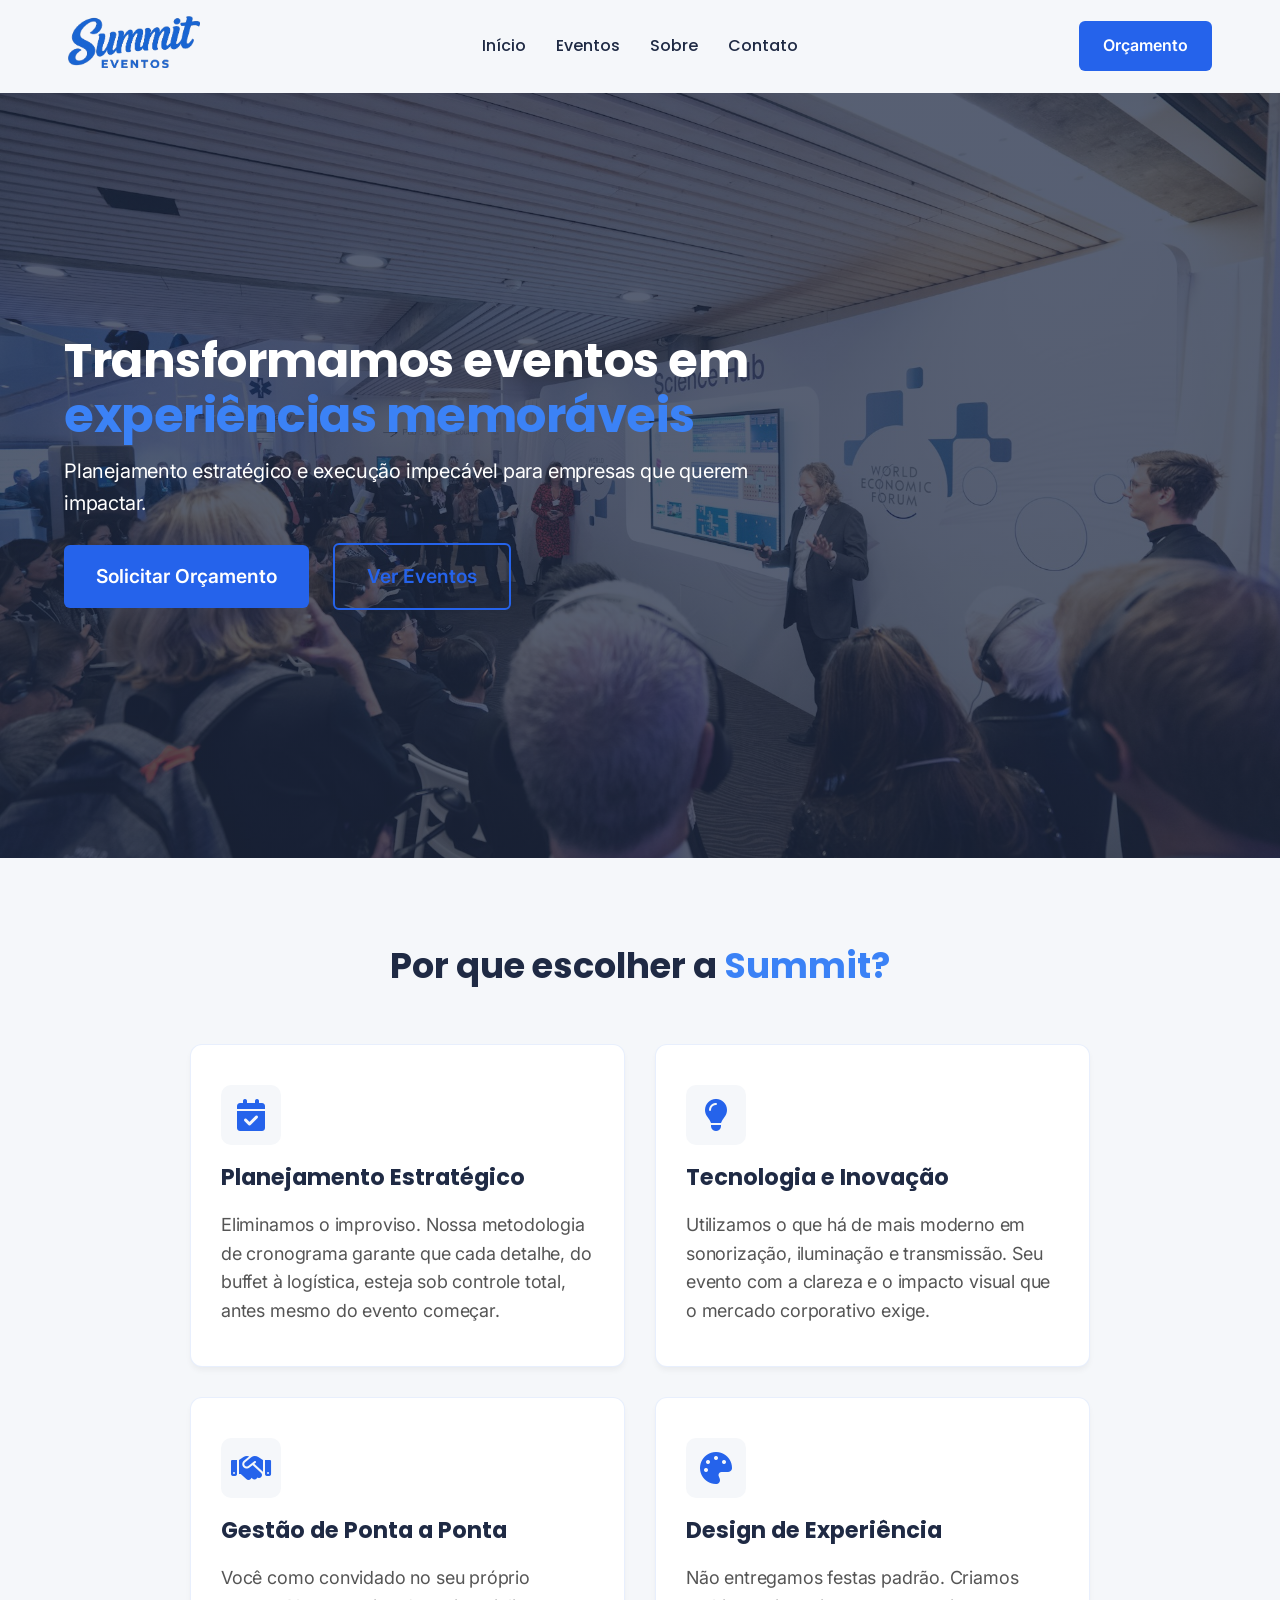
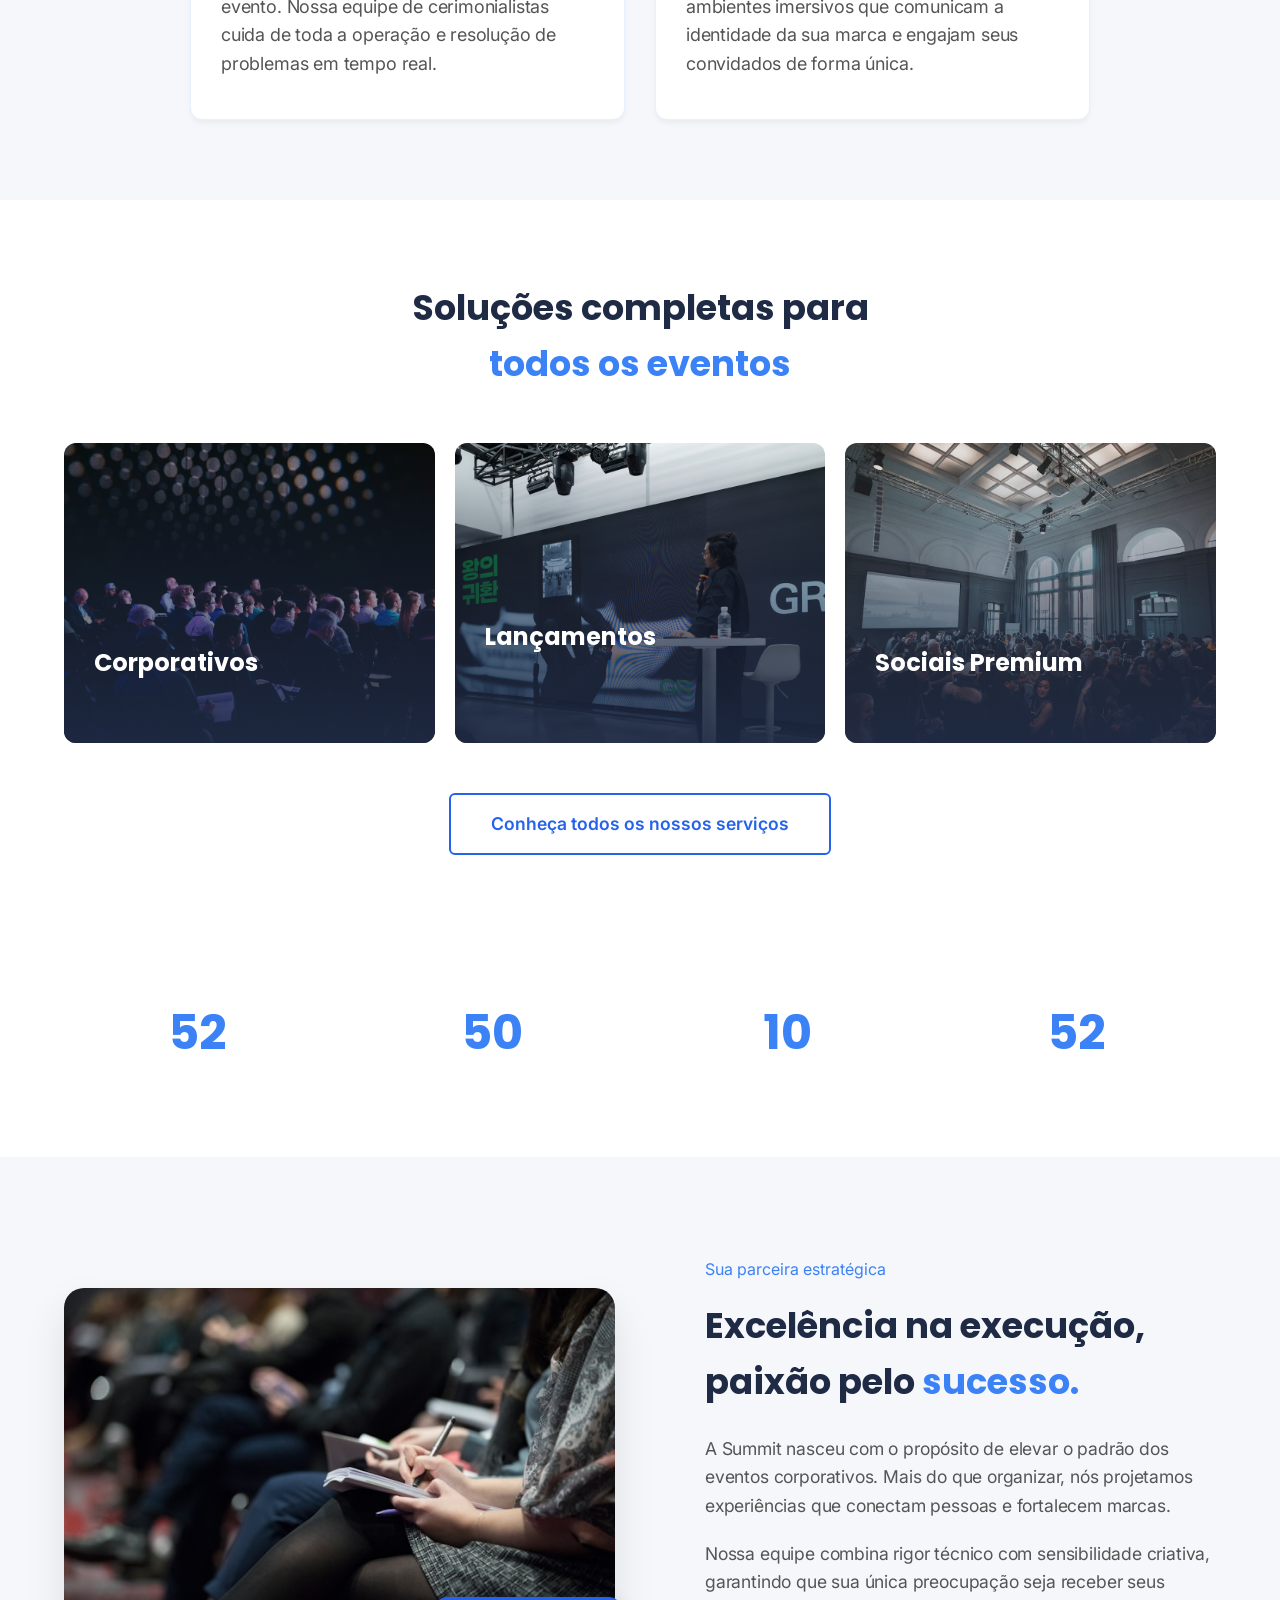
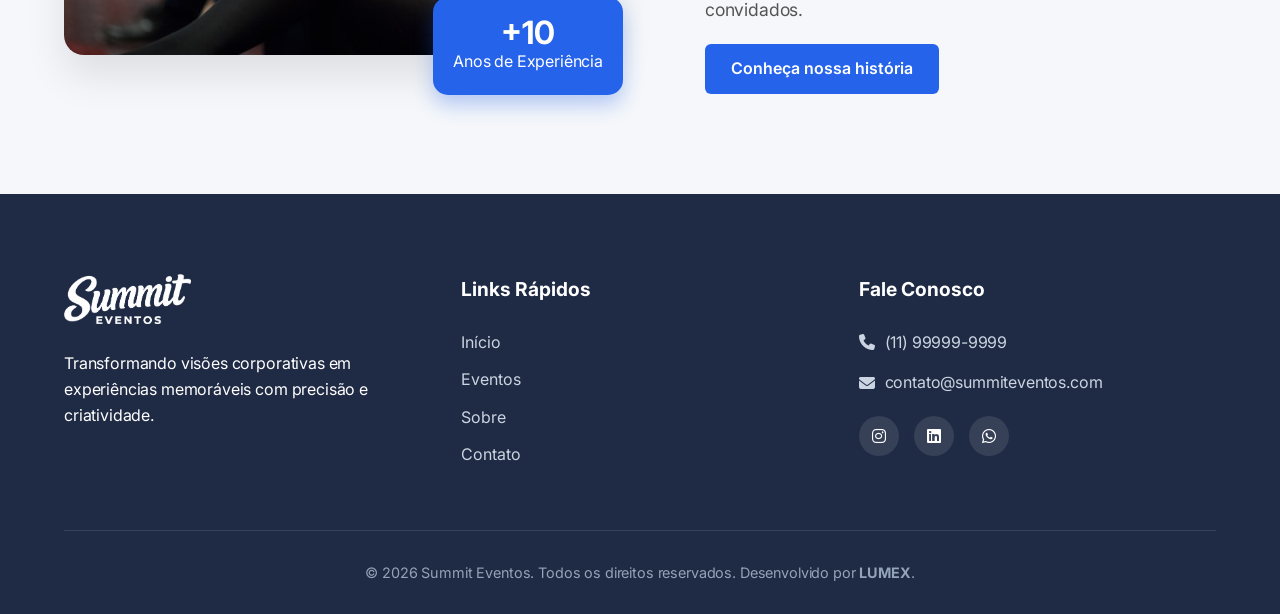
==== index.html @ 96641eda "correcao de boa pratica" ====
<!doctype html>
<html lang="pt-BR">
  <head>
    <meta charset="UTF-8" />
    <meta name="viewport" content="width=device-width, initial-scale=1.0" />
    <link rel="icon" type="image/x-icon" href="favicon.ico" />
    <link
      rel="apple-touch-icon"
      sizes="180x180"
      href="assets/images/apple-touch-icon.png"
    />

    <meta
      name="description"
      content="Summit Eventos - Transformamos sua visão corporativa em experiências memoráveis. Congressos, convenções e lançamentos com logística impecável."
    />
    <meta
      name="keywords"
      content="eventos corporativos, convenções, lançamentos de produtos, gestão de eventos, Summit Eventos"
    />
    <meta name="author" content="LUMEX" />

    <meta
      property="og:title"
      content="Summit Eventos | Experiências Corporativas de Alto Impacto"
    />
    <meta
      property="og:description"
      content="Planejamento e execução de eventos que elevam o padrão da sua marca."
    />
    <meta property="og:image" content="assets/images/og-image.jpg" />
    <meta property="og:url" content="https://www.summiteventos.com" />
    <link rel="apple-touch-icon" sizes="180x180" href="/apple-touch-icon.png" />
    <link rel="icon" type="image/png" sizes="32x32" href="/favicon-32x32.png" />
    <link rel="manifest" href="/site.webmanifest" />
    <link rel="preconnect" href="https://fonts.googleapis.com" />
    <link
      href="https://fonts.googleapis.com/css2?family=Inter:wght@400;500&family=Poppins:wght@500;600;700&display=swap"
      rel="stylesheet"
    />
    <link
      rel="stylesheet"
      href="https://cdnjs.cloudflare.com/ajax/libs/font-awesome/6.5.2/css/all.min.css"
    />
    <link rel="stylesheet" href="css/style.css" />
    <title>Summit Eventos</title>
  </head>

  <body>
    <header>
      <div class="container">
        <a href="index.html" class="logo"
          ><img src="assets/images/logo.png" alt="Summit Eventos"
        /></a>
        <nav class="nav">
          <ul class="nav-list" type="none">
            <li><a href="index.html">Início</a></li>
            <li><a href="servicos.html">Eventos</a></li>
            <li><a href="sobre.html">Sobre</a></li>
            <li><a href="contato.html">Contato</a></li>
          </ul>
        </nav>

        <a href="contato.html" class="btn btn-primary">Orçamento</a>
        <div class="menu-bar" aria-label="Abrir menu" onclick="menuOnClick()">
          <i class="fa-solid fa-bars"></i>
        </div>
      </div>
    </header>

    <main>
      <section class="hero">
        <div class="container hero-content">
          <div class="hero-text">
            <h1>
              Transformamos eventos em
              <span class="highlight">experiências memoráveis</span>
            </h1>
            <p>
              Planejamento estratégico e execução impecável para empresas que
              querem impactar.
            </p>

            <div class="hero-buttons">
              <a href="#" class="btn btn-primary">Solicitar Orçamento</a>
              <a href="servicos.html" class="btn btn-outline">Ver Eventos</a>
            </div>
          </div>
        </div>
      </section>
      <section class="beneficios">
        <div class="container content-beneficios">
          <h2>Por que escolher a <span class="highlight">Summit?</span></h2>
          <div class="container-cards">
            <div class="card-beneficios">
              <h3 class="title-card-beneficios">
                <span class="icon-wrapper"
                  ><i class="fa-solid fa-calendar-check"></i
                ></span>
                Planejamento Estratégico
              </h3>
              <p>
                Eliminamos o improviso. Nossa metodologia de cronograma garante
                que cada detalhe, do buffet à logística, esteja sob controle
                total, antes mesmo do evento começar.
              </p>
            </div>
            <div class="card-beneficios">
              <h3 class="title-card-beneficios">
                <span class="icon-wrapper"
                  ><i class="fa-solid fa-lightbulb"></i
                ></span>
                Tecnologia e Inovação
              </h3>
              <p>
                Utilizamos o que há de mais moderno em sonorização, iluminação e
                transmissão. Seu evento com a clareza e o impacto visual que o
                mercado corporativo exige.
              </p>
            </div>
            <div class="card-beneficios">
              <h3 class="title-card-beneficios">
                <span class="icon-wrapper"
                  ><i class="fa-solid fa-handshake"></i
                ></span>
                Gestão de Ponta a Ponta
              </h3>
              <p>
                Você como convidado no seu próprio evento. Nossa equipe de
                cerimonialistas cuida de toda a operação e resolução de
                problemas em tempo real.
              </p>
            </div>
            <div class="card-beneficios">
              <h3 class="title-card-beneficios">
                <span class="icon-wrapper"
                  ><i class="fa-solid fa-palette"></i
                ></span>
                Design de Experiência
              </h3>
              <p>
                Não entregamos festas padrão. Criamos ambientes imersivos que
                comunicam a identidade da sua marca e engajam seus convidados de
                forma única.
              </p>
            </div>
          </div>
        </div>
      </section>
      <section class="especialidades">
        <div class="container">
          <div class="section-header">
            <h2>
              Soluções completas para<br />
              <span class="highlight">todos os eventos</span>
            </h2>
          </div>

          <div class="grid-especialidades">
            <div class="item-especialidade">
              <img
                src="assets/images/corporativo.jpg"
                alt="Eventos Corporativos"
              />
              <div class="overlay-especialidade">
                <h3>Corporativos</h3>
                <p>Congressos, convenções e treinamentos.</p>
              </div>
            </div>

            <div class="item-especialidade">
              <img
                src="assets/images/lancamentos.jpeg"
                alt="Lançamentos de Produtos"
              />
              <div class="overlay-especialidade">
                <h3>Lançamentos</h3>
                <p>Impacto visual para novos produtos e marcas.</p>
              </div>
            </div>

            <div class="item-especialidade">
              <img
                src="assets/images/social.jpg"
                alt="Eventos Sociais de Luxo"
              />
              <div class="overlay-especialidade">
                <h3>Sociais Premium</h3>
                <p>Casamentos e celebrações exclusivas.</p>
              </div>
            </div>
          </div>
          <div class="especialidades-action">
            <a href="servicos.html" class="btn btn-outline"
              >Conheça todos os nossos serviços</a
            >
          </div>
        </div>
      </section>
      <section class="estatisticas">
        <div class="container grid-estatisticas">
          <div class="estatistica-item">
            <span class="numero" data-target="150">0</span>
            <p>Eventos Realizados</p>
          </div>
          <div class="estatistica-item">
            <span class="numero" data-target="50">0</span>
            <p>Clientes Corporativos</p>
          </div>
          <div class="estatistica-item">
            <span class="numero" data-target="10">0</span>
            <p>Anos de Mercado</p>
          </div>
          <div class="estatistica-item">
            <span class="numero" data-target="98">0</span><span>%</span>
            <p>Satisfação Garantida</p>
          </div>
        </div>
      </section>
      <section class="sobre-resumo">
        <div class="container grid-sobre">
          <div class="sobre-image">
            <img
              src="assets/images/equipe-summit.jpg"
              alt="Equipe Summit em ação"
            />
            <div class="experiencia-badge">
              <span>+10</span>
              <p>Anos de Experiência</p>
            </div>
          </div>

          <div class="sobre-text">
            <span class="highlight">Sua parceira estratégica</span>
            <h2>
              Excelência na execução,<br />
              paixão pelo <span class="highlight">sucesso.</span>
            </h2>
            <p>
              A Summit nasceu com o propósito de elevar o padrão dos eventos
              corporativos. Mais do que organizar, nós projetamos experiências
              que conectam pessoas e fortalecem marcas.
            </p>
            <p>
              Nossa equipe combina rigor técnico com sensibilidade criativa,
              garantindo que sua única preocupação seja receber seus convidados.
            </p>
            <a href="sobre.html" class="btn btn-primary"
              >Conheça nossa história</a
            >
          </div>
        </div>
      </section>
    </main>

    <footer class="footer">
      <div class="container grid-footer">
        <div class="footer-about">
          <img
            src="assets/images/logo.png"
            alt="Summit Eventos"
            class="footer-logo"
          />
          <p>
            Transformando visões corporativas em experiências memoráveis com
            precisão e criatividade.
          </p>
        </div>

        <div class="footer-links">
          <h4>Links Rápidos</h4>
          <ul>
            <li><a href="index.html">Início</a></li>
            <li><a href="servicos.html">Eventos</a></li>
            <li><a href="sobre.html">Sobre</a></li>
            <li><a href="contato.html">Contato</a></li>
          </ul>
        </div>

        <div class="footer-contact">
          <h4>Fale Conosco</h4>
          <p><i class="fa-solid fa-phone"></i> (11) 99999-9999</p>
          <p><i class="fa-solid fa-envelope"></i> contato@summiteventos.com</p>
          <div class="social-icons">
            <a
              href="https://www.instagram.com"
              aria-label="Siga-nos no Instagram"
              target="_blank"
              ><i class="fa-brands fa-instagram"></i
            ></a>
            <a
              href="https://www.linkedin.com"
              target="_blank"
              aria-label="Visite nosso LinkedIn"
              ><i class="fa-brands fa-linkedin"></i
            ></a>
            <a
              href="https://www.whatsapp.com"
              target="_blank"
              aria-label="Chame no WhatsApp"
              ><i class="fa-brands fa-whatsapp"></i
            ></a>
          </div>
        </div>
      </div>
      <div class="footer-bottom">
        <div class="container">
          <p>
            &copy; 2026 Summit Eventos. Todos os direitos reservados.
            Desenvolvido por <strong>LUMEX</strong>.
          </p>
        </div>
      </div>
    </footer>

    <script src="js/main.js"></script>
  </body>
</html>
---- css/style.css ----
@import url(global.css);
@import url(header.css);
@import url(footer.css);
@import url(home.css);
@import url(sobre.css);
@import url(servicos.css);
@import url(contato.css);
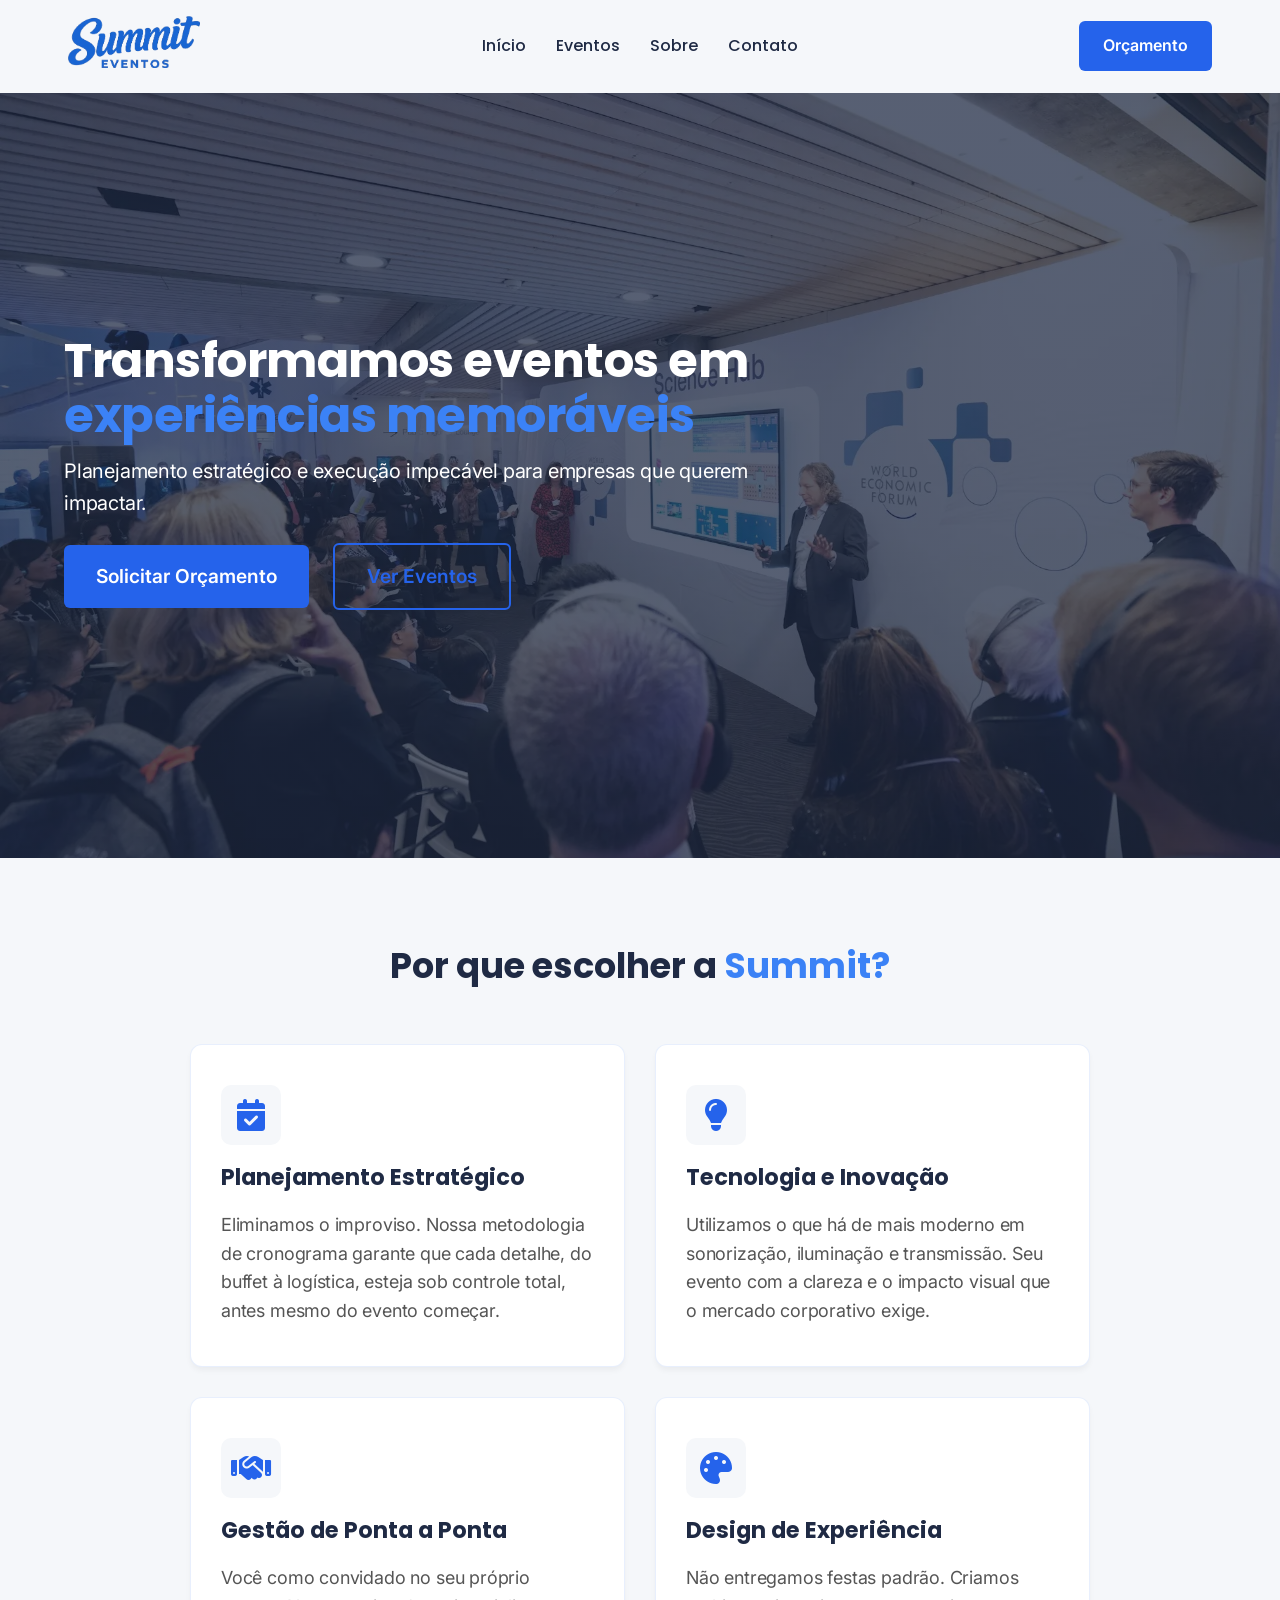
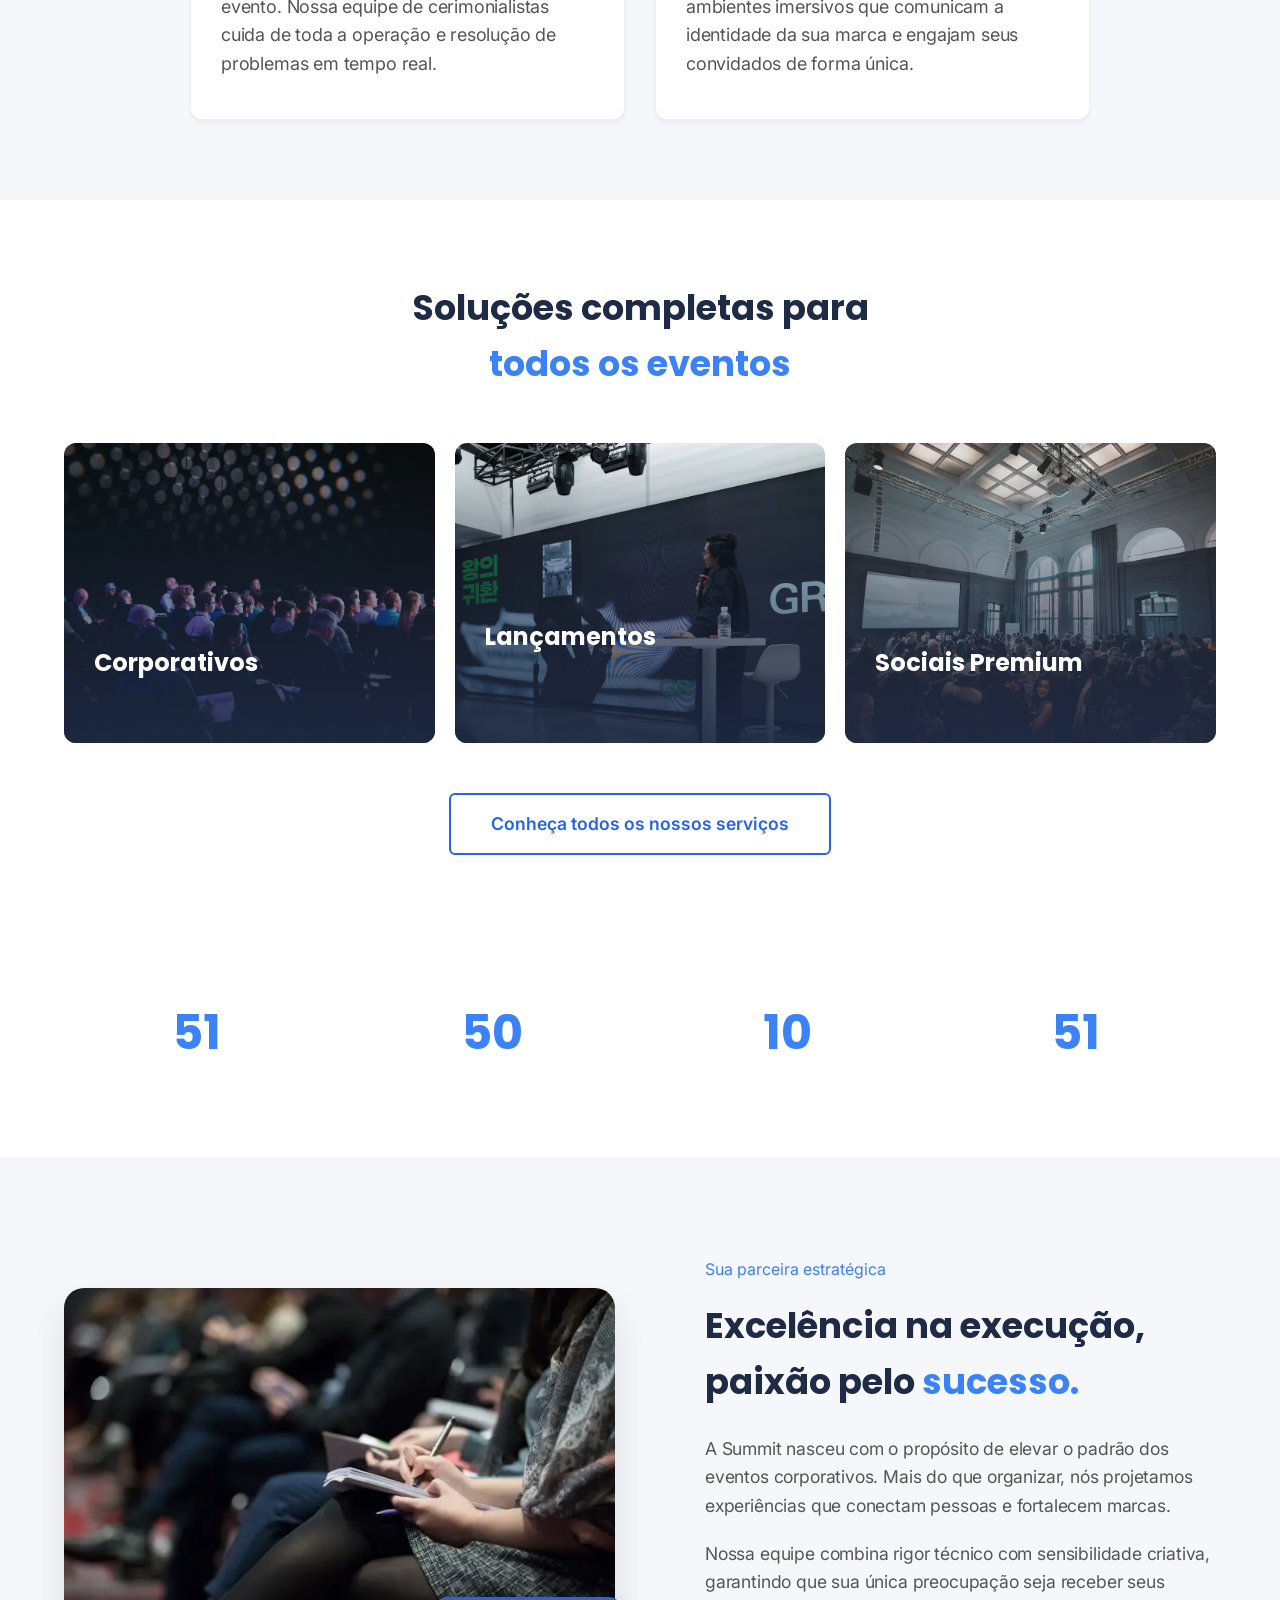
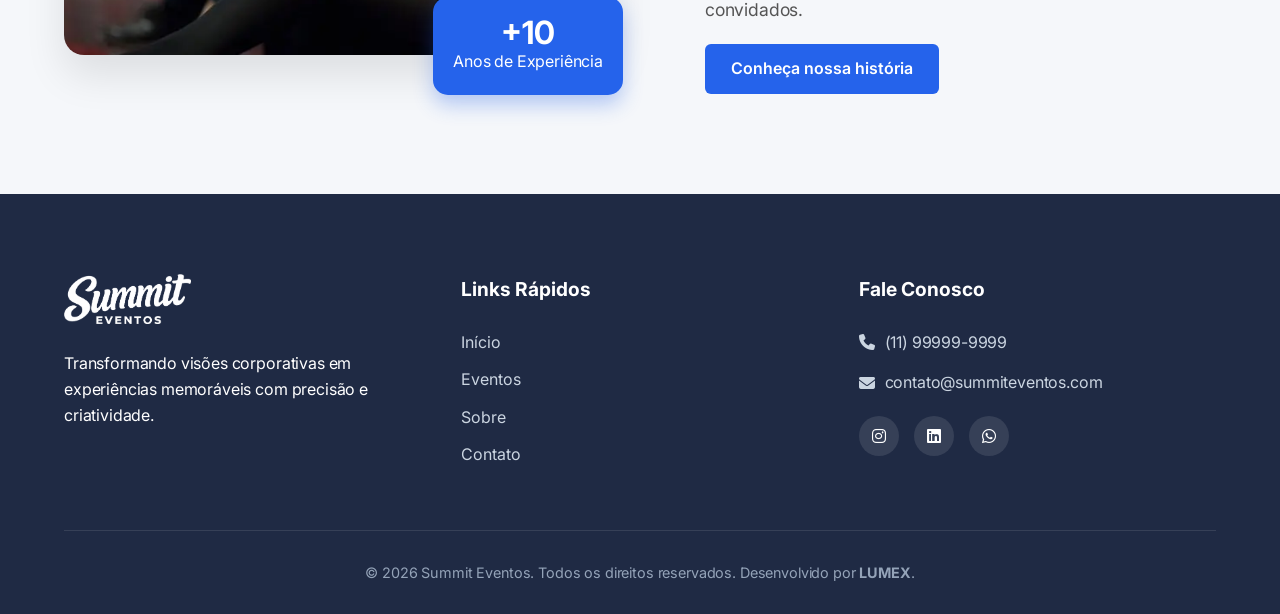
==== commit b58ee12b: "Altera todas as imagens para webp" ====
--- a/index.html
+++ b/index.html
@@ -50,7 +50,7 @@
     <header>
       <div class="container">
         <a href="index.html" class="logo"
-          ><img src="assets/images/logo.png" alt="Summit Eventos"
+          ><img src="assets/images/logo.webp" alt="Summit Eventos"
         /></a>
         <nav class="nav">
           <ul class="nav-list" type="none">
@@ -159,7 +159,7 @@
           <div class="grid-especialidades">
             <div class="item-especialidade">
               <img
-                src="assets/images/corporativo.jpg"
+                src="assets/images/corporativo.webp"
                 alt="Eventos Corporativos"
               />
               <div class="overlay-especialidade">
@@ -170,7 +170,7 @@
 
             <div class="item-especialidade">
               <img
-                src="assets/images/lancamentos.jpeg"
+                src="assets/images/lancamentos.webp"
                 alt="Lançamentos de Produtos"
               />
               <div class="overlay-especialidade">
@@ -181,7 +181,7 @@
 
             <div class="item-especialidade">
               <img
-                src="assets/images/social.jpg"
+                src="assets/images/social.webp"
                 alt="Eventos Sociais de Luxo"
               />
               <div class="overlay-especialidade">
@@ -221,7 +221,7 @@
         <div class="container grid-sobre">
           <div class="sobre-image">
             <img
-              src="assets/images/equipe-summit.jpg"
+              src="assets/images/equipe-summit.webp"
               alt="Equipe Summit em ação"
             />
             <div class="experiencia-badge">
@@ -257,7 +257,7 @@
       <div class="container grid-footer">
         <div class="footer-about">
           <img
-            src="assets/images/logo.png"
+            src="assets/images/logo.webp"
             alt="Summit Eventos"
             class="footer-logo"
           />
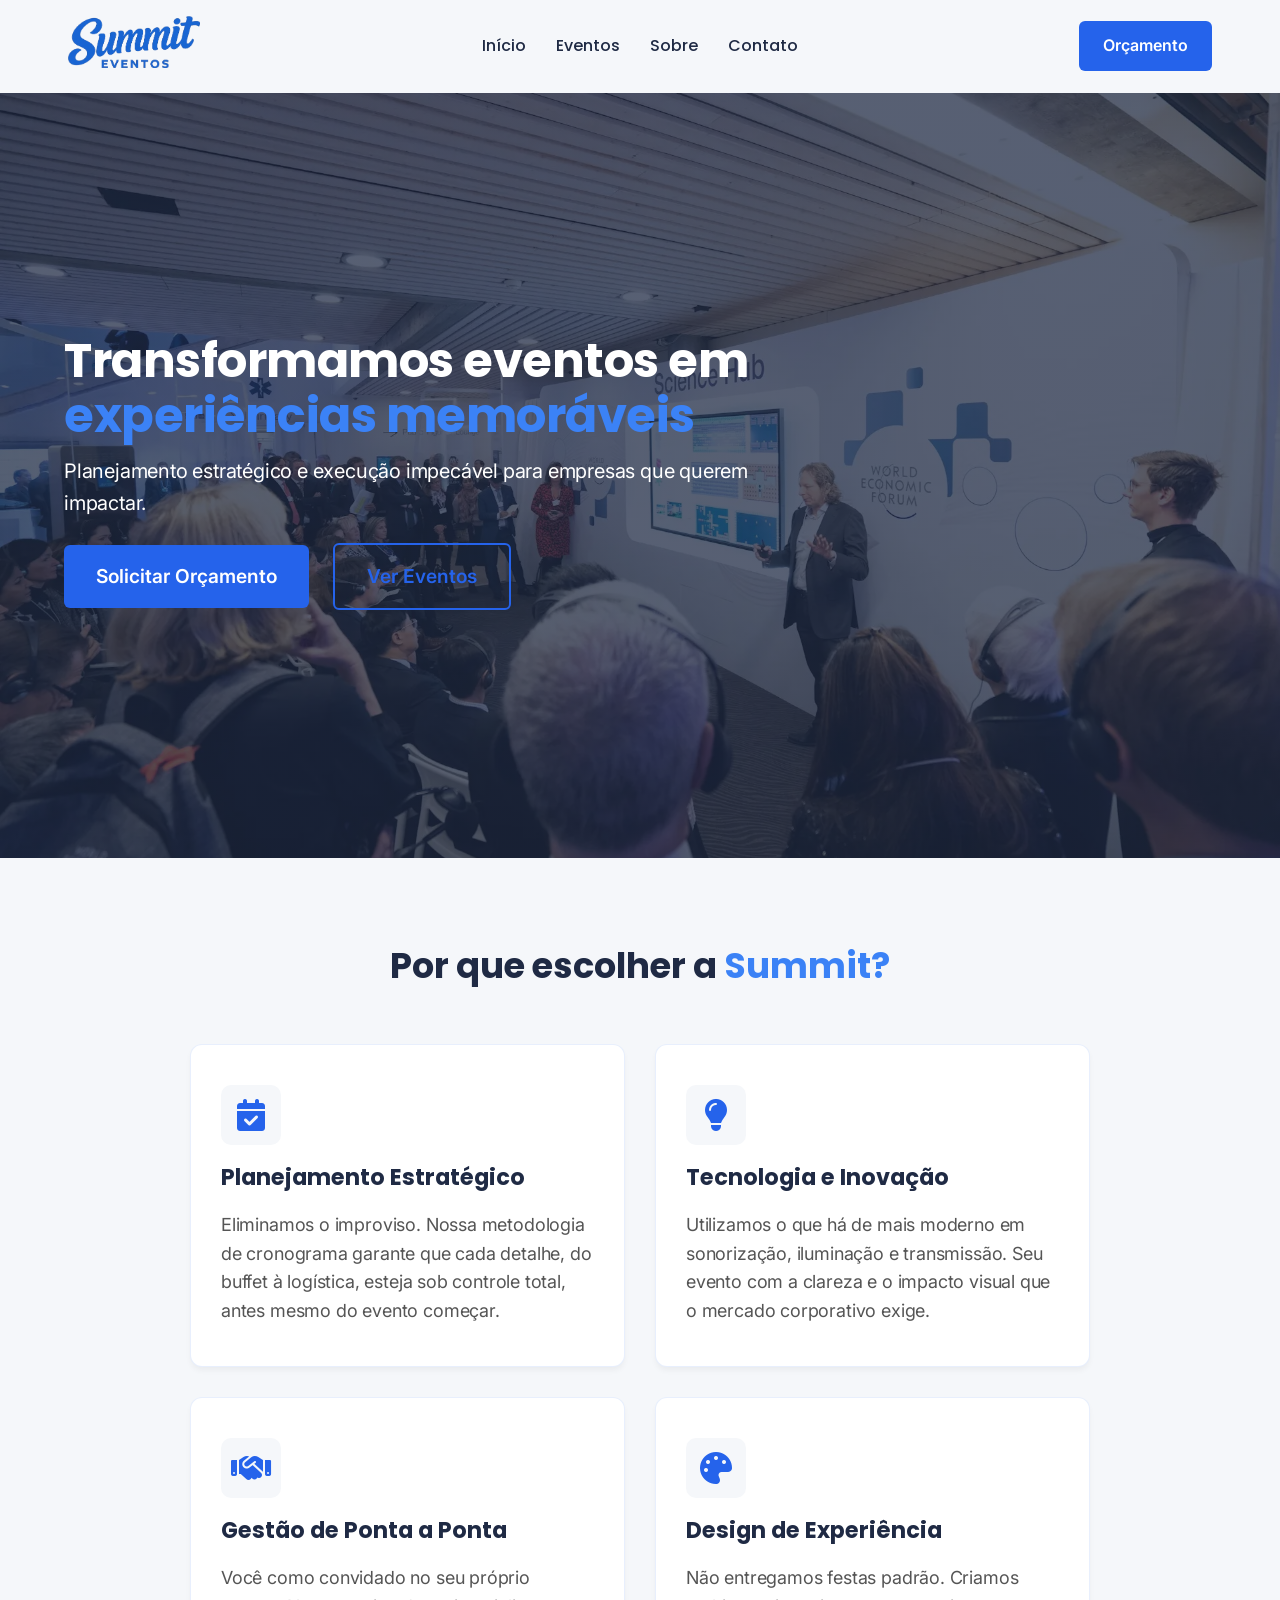
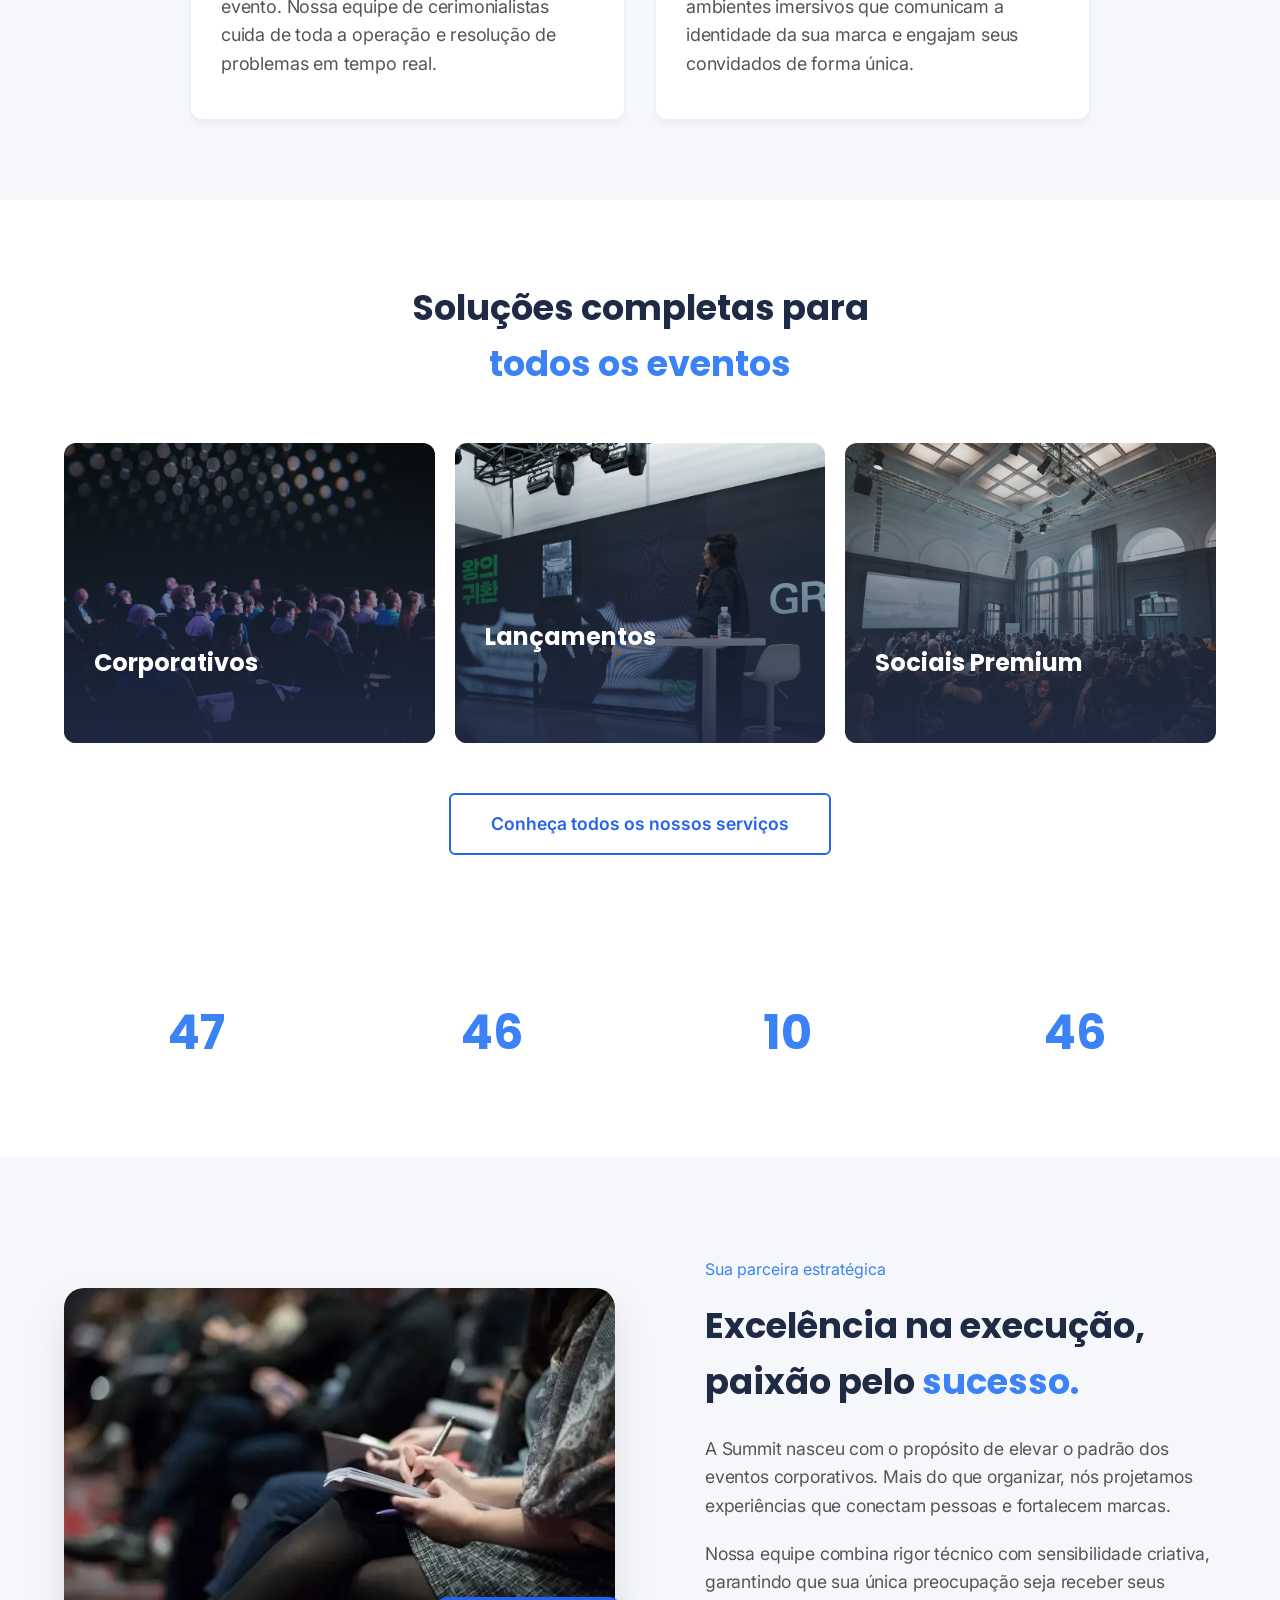
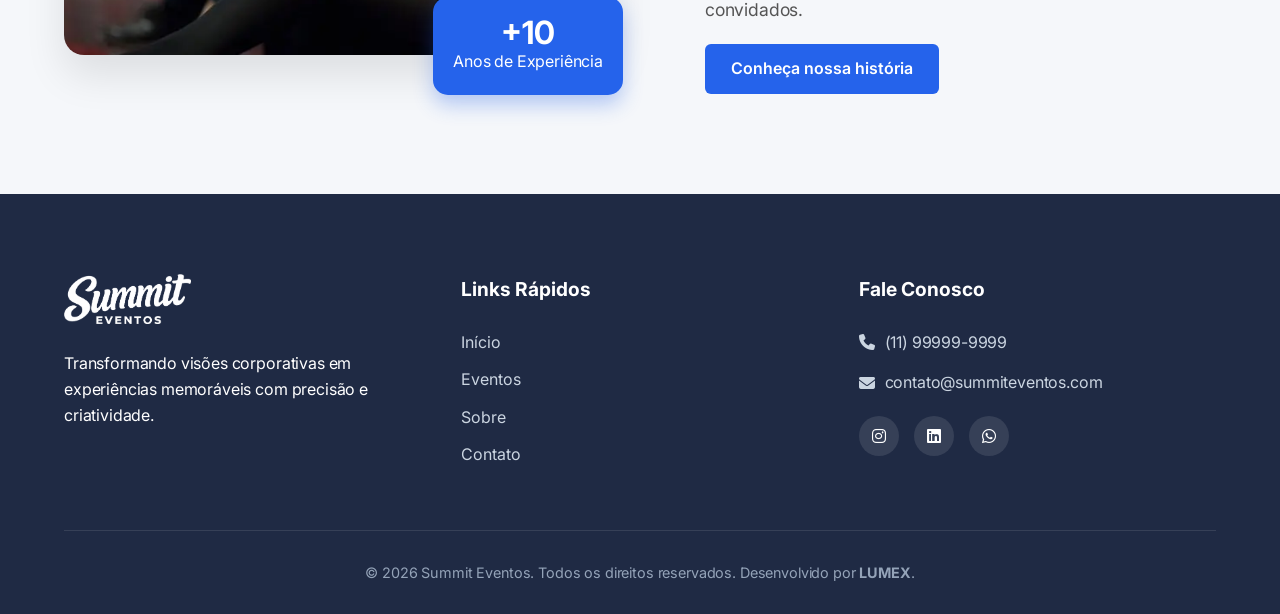
==== commit 0d4c6bc5: "realiza melhorias pontuais de performance" ====
--- a/index.html
+++ b/index.html
@@ -1,6 +1,20 @@
 <!doctype html>
 <html lang="pt-BR">
   <head>
+    <link
+      rel="preload"
+      href="https://cdnjs.cloudflare.com/ajax/libs/font-awesome/6.5.2/webfonts/fa-solid-900.woff2"
+      as="font"
+      type="font/woff2"
+      crossorigin="anonymous"
+    />
+    <link
+      rel="preload"
+      href="https://cdnjs.cloudflare.com/ajax/libs/font-awesome/6.5.2/webfonts/fa-brands-400.woff2"
+      as="font"
+      type="font/woff2"
+      crossorigin="anonymous"
+    />
     <meta charset="UTF-8" />
     <meta name="viewport" content="width=device-width, initial-scale=1.0" />
     <link rel="icon" type="image/x-icon" href="favicon.ico" />
@@ -34,6 +48,7 @@
     <link rel="icon" type="image/png" sizes="32x32" href="/favicon-32x32.png" />
     <link rel="manifest" href="/site.webmanifest" />
     <link rel="preconnect" href="https://fonts.googleapis.com" />
+    <link rel="preconnect" href="https://fonts.gstatic.com" crossorigin>
     <link
       href="https://fonts.googleapis.com/css2?family=Inter:wght@400;500&family=Poppins:wght@500;600;700&display=swap"
       rel="stylesheet"
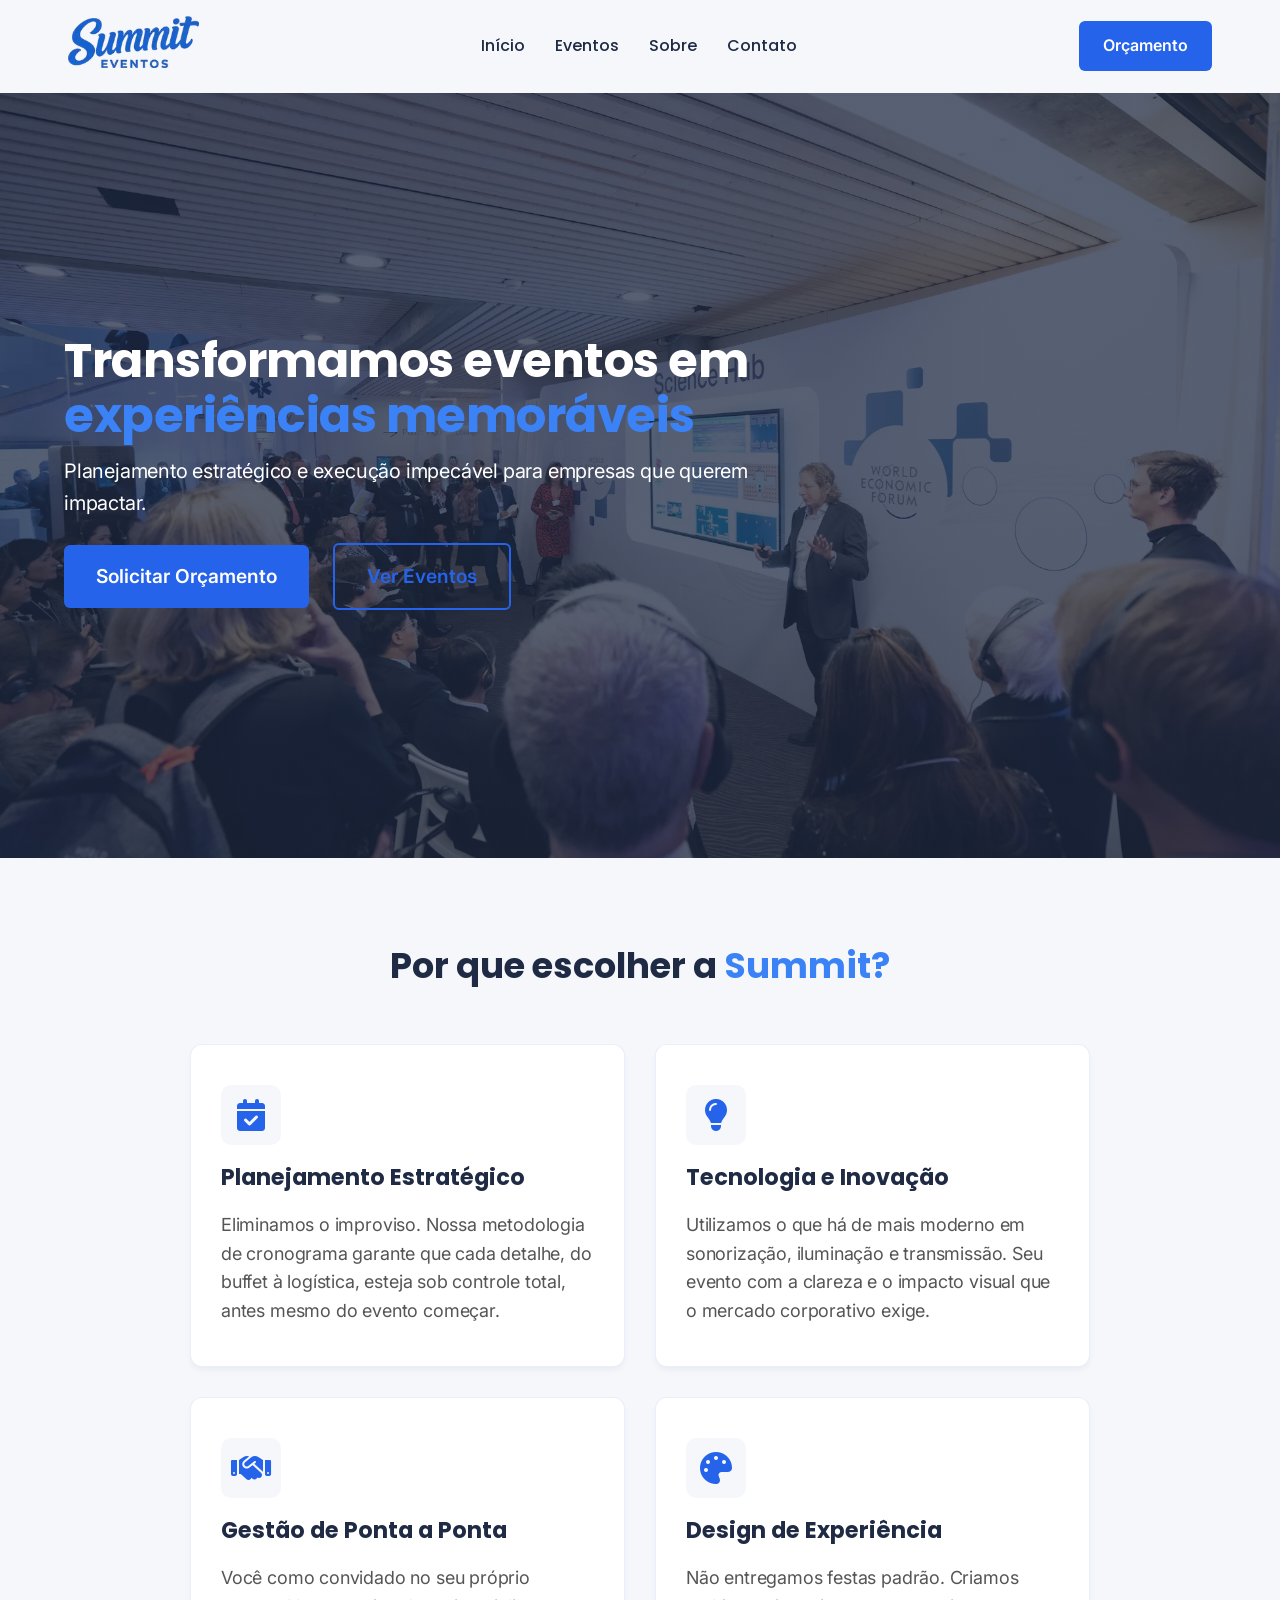
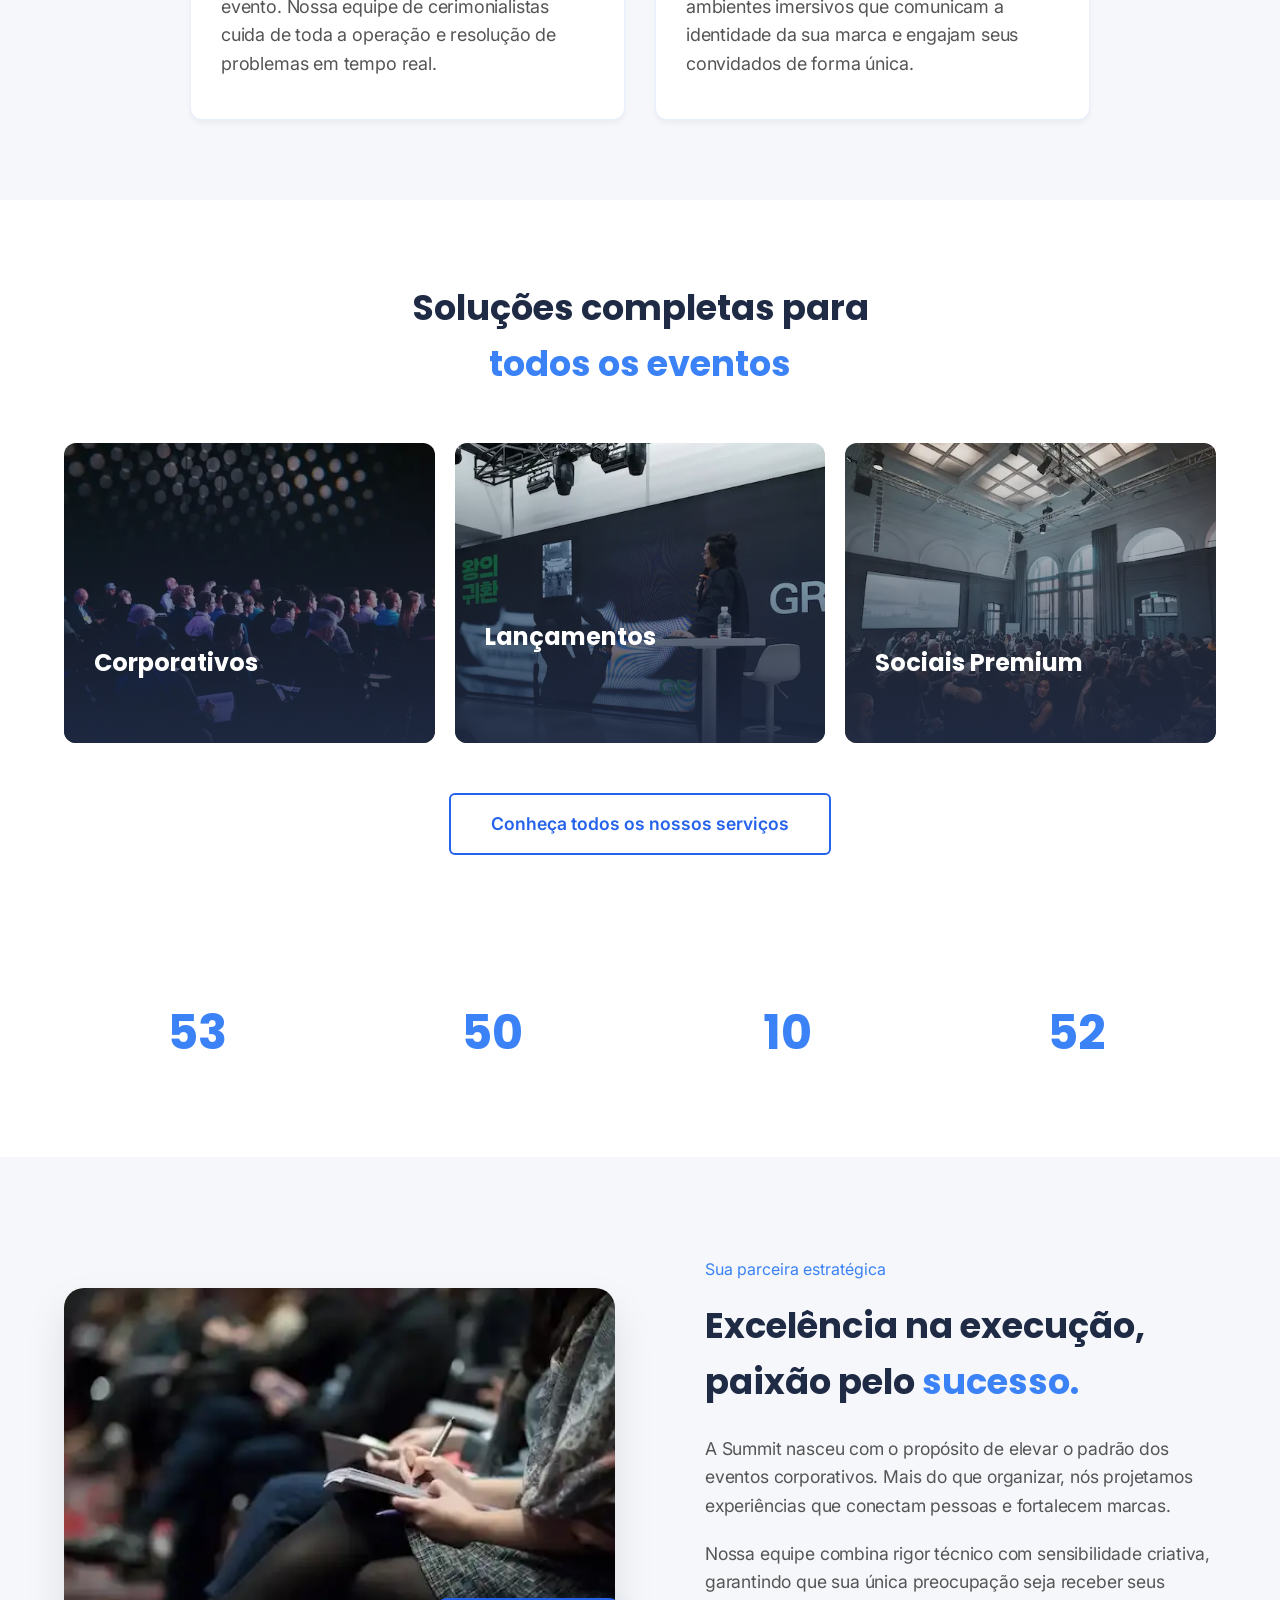
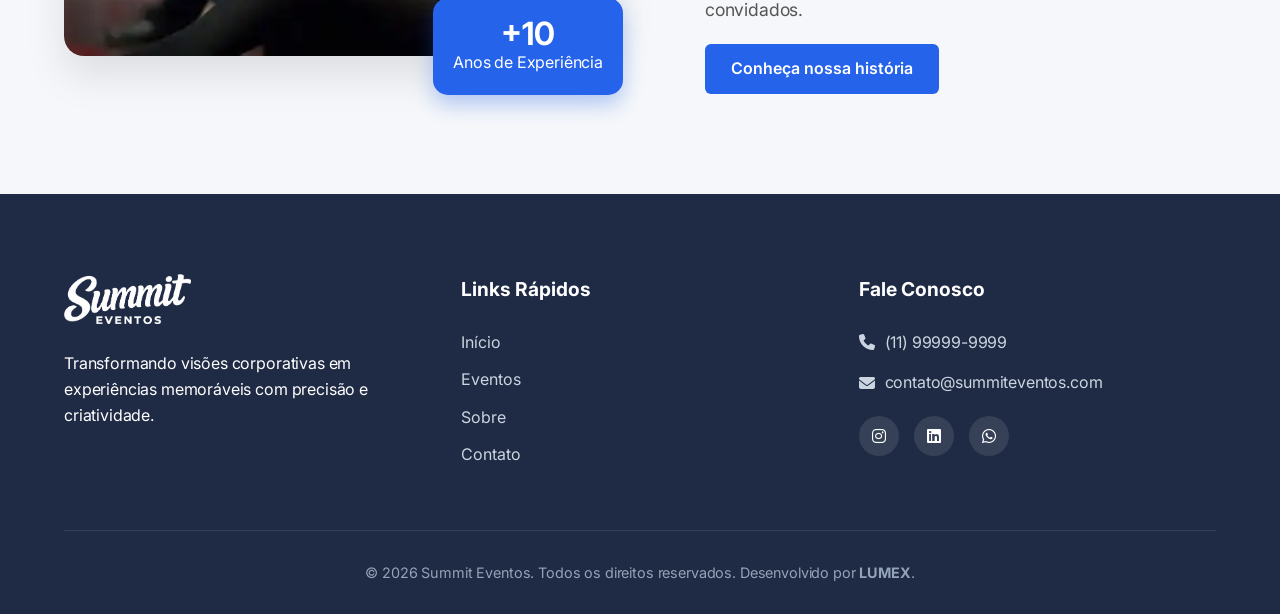
==== commit 8b3e3e32: "Ajusta o head de todas as paginas html para melhor SEO, melhora questoes de acessibilidade, performa" ====
--- a/index.html
+++ b/index.html
@@ -1,333 +1,302 @@
 <!doctype html>
 <html lang="pt-BR">
-  <head>
-    <link
-      rel="preload"
-      href="https://cdnjs.cloudflare.com/ajax/libs/font-awesome/6.5.2/webfonts/fa-solid-900.woff2"
-      as="font"
-      type="font/woff2"
-      crossorigin="anonymous"
-    />
-    <link
-      rel="preload"
-      href="https://cdnjs.cloudflare.com/ajax/libs/font-awesome/6.5.2/webfonts/fa-brands-400.woff2"
-      as="font"
-      type="font/woff2"
-      crossorigin="anonymous"
-    />
-    <meta charset="UTF-8" />
-    <meta name="viewport" content="width=device-width, initial-scale=1.0" />
-    <link rel="icon" type="image/x-icon" href="favicon.ico" />
-    <link
-      rel="apple-touch-icon"
-      sizes="180x180"
-      href="assets/images/apple-touch-icon.png"
-    />
-
-    <meta
-      name="description"
-      content="Summit Eventos - Transformamos sua visão corporativa em experiências memoráveis. Congressos, convenções e lançamentos com logística impecável."
-    />
-    <meta
-      name="keywords"
-      content="eventos corporativos, convenções, lançamentos de produtos, gestão de eventos, Summit Eventos"
-    />
-    <meta name="author" content="LUMEX" />
-
-    <meta
-      property="og:title"
-      content="Summit Eventos | Experiências Corporativas de Alto Impacto"
-    />
-    <meta
-      property="og:description"
-      content="Planejamento e execução de eventos que elevam o padrão da sua marca."
-    />
-    <meta property="og:image" content="assets/images/og-image.jpg" />
-    <meta property="og:url" content="https://www.summiteventos.com" />
-    <link rel="apple-touch-icon" sizes="180x180" href="/apple-touch-icon.png" />
-    <link rel="icon" type="image/png" sizes="32x32" href="/favicon-32x32.png" />
-    <link rel="manifest" href="/site.webmanifest" />
-    <link rel="preconnect" href="https://fonts.googleapis.com" />
-    <link rel="preconnect" href="https://fonts.gstatic.com" crossorigin>
-    <link
-      href="https://fonts.googleapis.com/css2?family=Inter:wght@400;500&family=Poppins:wght@500;600;700&display=swap"
-      rel="stylesheet"
-    />
-    <link
-      rel="stylesheet"
-      href="https://cdnjs.cloudflare.com/ajax/libs/font-awesome/6.5.2/css/all.min.css"
-    />
-    <link rel="stylesheet" href="css/style.css" />
-    <title>Summit Eventos</title>
-  </head>
-
-  <body>
-    <header>
+
+<head>
+  <meta charset="UTF-8" />
+  <meta name="viewport" content="width=device-width, initial-scale=1.0" />
+
+  <link rel="preconnect" href="https://fonts.googleapis.com" />
+  <link rel="preconnect" href="https://fonts.gstatic.com" crossorigin />
+  <link rel="preconnect" href="https://cdnjs.cloudflare.com" crossorigin />
+
+  <link rel="preload" href="https://cdnjs.cloudflare.com/ajax/libs/font-awesome/6.5.2/webfonts/fa-solid-900.woff2"
+    as="font" type="font/woff2" crossorigin="anonymous" />
+  <link rel="preload" href="https://cdnjs.cloudflare.com/ajax/libs/font-awesome/6.5.2/webfonts/fa-brands-400.woff2"
+    as="font" type="font/woff2" crossorigin="anonymous" />
+  <link rel="preload" fetchpriority="high" as="image" href="assets/images/hero-img.webp" type="image/webp" />
+
+  <title>Summit Eventos | Experiências Corporativas de Alto Impacto</title>
+  <meta name="description"
+    content="Summit Eventos - Transformamos sua visão corporativa em experiências memoráveis. Congressos, convenções e lançamentos com logística impecável." />
+  <meta name="keywords"
+    content="eventos corporativos, convenções, lançamentos de produtos, gestão de eventos, Summit Eventos" />
+  <meta name="author" content="LUMEX" />
+
+  <meta property="og:type" content="website" />
+  <meta property="og:title" content="Summit Eventos | Experiências Corporativas de Alto Impacto" />
+  <meta property="og:description" content="Planejamento e execução de eventos que elevam o padrão da sua marca." />
+  <meta property="og:image" content="assets/images/og-image.jpg" />
+  <meta property="og:url" content="https://www.summiteventos.com" />
+  <script type="application/ld+json">
+      {
+        "@context": "https://schema.org",
+        "@type": "EventVenue",
+        "name": "Summit Eventos",
+        "description": "Transformamos sua visão corporativa em experiências memoráveis. Congressos, convenções e lançamentos.",
+        "url": "https://seu-dominio.vercel.app",
+        "telephone": "+5511999999999",
+        "address": {
+          "@type": "PostalAddress",
+          "addressLocality": "São Paulo",
+          "addressRegion": "SP",
+          "addressCountry": "BR"
+        },
+        "openingHours": "Mo-Fr 09:00-18:00"
+      }
+    </script>
+
+  <link rel="icon" type="image/x-icon" href="favicon.ico" />
+  <link rel="apple-touch-icon" sizes="180x180" href="assets/images/apple-touch-icon.png" />
+  <link rel="manifest" href="/site.webmanifest" />
+
+  <link rel="stylesheet" href="css/global.css" />
+  <link rel="stylesheet" href="css/header.css" />
+
+  <link rel="stylesheet" href="css/home.css" media="print" onload="this.media = 'all'" />
+  <link rel="stylesheet" href="css/footer.css" media="print" onload="this.media = 'all'" />
+  <link rel="stylesheet" href="https://cdnjs.cloudflare.com/ajax/libs/font-awesome/6.5.2/css/all.min.css" media="print"
+    onload="this.media = 'all'" />
+
+  <link rel="stylesheet"
+    href="https://fonts.googleapis.com/css2?family=Inter:wght@400;500&family=Poppins:wght@500;600;700&display=swap"
+    rel="stylesheet" media="print" onload="this.media = 'all'" />
+</head>
+
+<body>
+  <header>
+    <div class="container">
+      <a href="index.html" 
+      class="logo"><img 
+      src="assets/images/logo-mobile.webp" 
+      alt="Summit Eventos" /></a>
+      <nav class="nav">
+        <ul class="nav-list">
+          <li><a href="index.html">Início</a></li>
+          <li><a href="servicos.html">Eventos</a></li>
+          <li><a href="sobre.html">Sobre</a></li>
+          <li><a href="contato.html">Contato</a></li>
+        </ul>
+      </nav>
+
+      <a href="contato.html" class="btn btn-primary">Orçamento</a>
+      <button class="menu-bar" aria-label="Abrir menu" onclick="menuOnClick()">
+        <i class="fa-solid fa-bars"></i>
+      </button>
+    </div>
+  </header>
+
+  <main>
+    <section class="hero">
+      <div class="container hero-content">
+        <div class="hero-text">
+          <h1>
+            Transformamos eventos em
+            <span class="highlight">experiências memoráveis</span>
+          </h1>
+          <p>
+            Planejamento estratégico e execução impecável para empresas que
+            querem impactar.
+          </p>
+
+          <div class="hero-buttons">
+            <a href="#" class="btn btn-primary">Solicitar Orçamento</a>
+            <a href="servicos.html" class="btn btn-outline">Ver Eventos</a>
+          </div>
+        </div>
+      </div>
+    </section>
+    <section class="beneficios">
+      <div class="container content-beneficios">
+        <h2>Por que escolher a <span class="highlight">Summit?</span></h2>
+        <div class="container-cards">
+          <div class="card-beneficios">
+            <h3 class="title-card-beneficios">
+              <span class="icon-wrapper"><i class="fa-solid fa-calendar-check"></i></span>
+              Planejamento Estratégico
+            </h3>
+            <p>
+              Eliminamos o improviso. Nossa metodologia de cronograma garante
+              que cada detalhe, do buffet à logística, esteja sob controle
+              total, antes mesmo do evento começar.
+            </p>
+          </div>
+          <div class="card-beneficios">
+            <h3 class="title-card-beneficios">
+              <span class="icon-wrapper"><i class="fa-solid fa-lightbulb"></i></span>
+              Tecnologia e Inovação
+            </h3>
+            <p>
+              Utilizamos o que há de mais moderno em sonorização, iluminação e
+              transmissão. Seu evento com a clareza e o impacto visual que o
+              mercado corporativo exige.
+            </p>
+          </div>
+          <div class="card-beneficios">
+            <h3 class="title-card-beneficios">
+              <span class="icon-wrapper"><i class="fa-solid fa-handshake"></i></span>
+              Gestão de Ponta a Ponta
+            </h3>
+            <p>
+              Você como convidado no seu próprio evento. Nossa equipe de
+              cerimonialistas cuida de toda a operação e resolução de
+              problemas em tempo real.
+            </p>
+          </div>
+          <div class="card-beneficios">
+            <h3 class="title-card-beneficios">
+              <span class="icon-wrapper"><i class="fa-solid fa-palette"></i></span>
+              Design de Experiência
+            </h3>
+            <p>
+              Não entregamos festas padrão. Criamos ambientes imersivos que
+              comunicam a identidade da sua marca e engajam seus convidados de
+              forma única.
+            </p>
+          </div>
+        </div>
+      </div>
+    </section>
+    <section class="especialidades">
       <div class="container">
-        <a href="index.html" class="logo"
-          ><img src="assets/images/logo.webp" alt="Summit Eventos"
-        /></a>
-        <nav class="nav">
-          <ul class="nav-list" type="none">
-            <li><a href="index.html">Início</a></li>
-            <li><a href="servicos.html">Eventos</a></li>
-            <li><a href="sobre.html">Sobre</a></li>
-            <li><a href="contato.html">Contato</a></li>
-          </ul>
-        </nav>
-
-        <a href="contato.html" class="btn btn-primary">Orçamento</a>
-        <div class="menu-bar" aria-label="Abrir menu" onclick="menuOnClick()">
-          <i class="fa-solid fa-bars"></i>
-        </div>
-      </div>
-    </header>
-
-    <main>
-      <section class="hero">
-        <div class="container hero-content">
-          <div class="hero-text">
-            <h1>
-              Transformamos eventos em
-              <span class="highlight">experiências memoráveis</span>
-            </h1>
-            <p>
-              Planejamento estratégico e execução impecável para empresas que
-              querem impactar.
-            </p>
-
-            <div class="hero-buttons">
-              <a href="#" class="btn btn-primary">Solicitar Orçamento</a>
-              <a href="servicos.html" class="btn btn-outline">Ver Eventos</a>
+        <div class="section-header">
+          <h2>
+            Soluções completas para<br />
+            <span class="highlight">todos os eventos</span>
+          </h2>
+        </div>
+
+        <div class="grid-especialidades">
+          <div class="item-especialidade">
+            <img src="assets/images/corporativo.webp" alt="Eventos Corporativos" />
+            <div class="overlay-especialidade">
+              <h3>Corporativos</h3>
+              <p>Congressos, convenções e treinamentos.</p>
             </div>
           </div>
-        </div>
-      </section>
-      <section class="beneficios">
-        <div class="container content-beneficios">
-          <h2>Por que escolher a <span class="highlight">Summit?</span></h2>
-          <div class="container-cards">
-            <div class="card-beneficios">
-              <h3 class="title-card-beneficios">
-                <span class="icon-wrapper"
-                  ><i class="fa-solid fa-calendar-check"></i
-                ></span>
-                Planejamento Estratégico
-              </h3>
-              <p>
-                Eliminamos o improviso. Nossa metodologia de cronograma garante
-                que cada detalhe, do buffet à logística, esteja sob controle
-                total, antes mesmo do evento começar.
-              </p>
+
+          <div class="item-especialidade">
+            <img src="assets/images/lancamentos.webp" alt="Lançamentos de Produtos" />
+            <div class="overlay-especialidade">
+              <h3>Lançamentos</h3>
+              <p>Impacto visual para novos produtos e marcas.</p>
             </div>
-            <div class="card-beneficios">
-              <h3 class="title-card-beneficios">
-                <span class="icon-wrapper"
-                  ><i class="fa-solid fa-lightbulb"></i
-                ></span>
-                Tecnologia e Inovação
-              </h3>
-              <p>
-                Utilizamos o que há de mais moderno em sonorização, iluminação e
-                transmissão. Seu evento com a clareza e o impacto visual que o
-                mercado corporativo exige.
-              </p>
+          </div>
+
+          <div class="item-especialidade">
+            <img src="assets/images/social.webp" alt="Eventos Sociais de Luxo" />
+            <div class="overlay-especialidade">
+              <h3>Sociais Premium</h3>
+              <p>Casamentos e celebrações exclusivas.</p>
             </div>
-            <div class="card-beneficios">
-              <h3 class="title-card-beneficios">
-                <span class="icon-wrapper"
-                  ><i class="fa-solid fa-handshake"></i
-                ></span>
-                Gestão de Ponta a Ponta
-              </h3>
-              <p>
-                Você como convidado no seu próprio evento. Nossa equipe de
-                cerimonialistas cuida de toda a operação e resolução de
-                problemas em tempo real.
-              </p>
-            </div>
-            <div class="card-beneficios">
-              <h3 class="title-card-beneficios">
-                <span class="icon-wrapper"
-                  ><i class="fa-solid fa-palette"></i
-                ></span>
-                Design de Experiência
-              </h3>
-              <p>
-                Não entregamos festas padrão. Criamos ambientes imersivos que
-                comunicam a identidade da sua marca e engajam seus convidados de
-                forma única.
-              </p>
-            </div>
-          </div>
-        </div>
-      </section>
-      <section class="especialidades">
-        <div class="container">
-          <div class="section-header">
-            <h2>
-              Soluções completas para<br />
-              <span class="highlight">todos os eventos</span>
-            </h2>
-          </div>
-
-          <div class="grid-especialidades">
-            <div class="item-especialidade">
-              <img
-                src="assets/images/corporativo.webp"
-                alt="Eventos Corporativos"
-              />
-              <div class="overlay-especialidade">
-                <h3>Corporativos</h3>
-                <p>Congressos, convenções e treinamentos.</p>
-              </div>
-            </div>
-
-            <div class="item-especialidade">
-              <img
-                src="assets/images/lancamentos.webp"
-                alt="Lançamentos de Produtos"
-              />
-              <div class="overlay-especialidade">
-                <h3>Lançamentos</h3>
-                <p>Impacto visual para novos produtos e marcas.</p>
-              </div>
-            </div>
-
-            <div class="item-especialidade">
-              <img
-                src="assets/images/social.webp"
-                alt="Eventos Sociais de Luxo"
-              />
-              <div class="overlay-especialidade">
-                <h3>Sociais Premium</h3>
-                <p>Casamentos e celebrações exclusivas.</p>
-              </div>
-            </div>
-          </div>
-          <div class="especialidades-action">
-            <a href="servicos.html" class="btn btn-outline"
-              >Conheça todos os nossos serviços</a
-            >
-          </div>
-        </div>
-      </section>
-      <section class="estatisticas">
-        <div class="container grid-estatisticas">
-          <div class="estatistica-item">
-            <span class="numero" data-target="150">0</span>
-            <p>Eventos Realizados</p>
-          </div>
-          <div class="estatistica-item">
-            <span class="numero" data-target="50">0</span>
-            <p>Clientes Corporativos</p>
-          </div>
-          <div class="estatistica-item">
-            <span class="numero" data-target="10">0</span>
-            <p>Anos de Mercado</p>
-          </div>
-          <div class="estatistica-item">
-            <span class="numero" data-target="98">0</span><span>%</span>
-            <p>Satisfação Garantida</p>
-          </div>
-        </div>
-      </section>
-      <section class="sobre-resumo">
-        <div class="container grid-sobre">
-          <div class="sobre-image">
-            <img
-              src="assets/images/equipe-summit.webp"
-              alt="Equipe Summit em ação"
-            />
-            <div class="experiencia-badge">
-              <span>+10</span>
-              <p>Anos de Experiência</p>
-            </div>
-          </div>
-
-          <div class="sobre-text">
-            <span class="highlight">Sua parceira estratégica</span>
-            <h2>
-              Excelência na execução,<br />
-              paixão pelo <span class="highlight">sucesso.</span>
-            </h2>
-            <p>
-              A Summit nasceu com o propósito de elevar o padrão dos eventos
-              corporativos. Mais do que organizar, nós projetamos experiências
-              que conectam pessoas e fortalecem marcas.
-            </p>
-            <p>
-              Nossa equipe combina rigor técnico com sensibilidade criativa,
-              garantindo que sua única preocupação seja receber seus convidados.
-            </p>
-            <a href="sobre.html" class="btn btn-primary"
-              >Conheça nossa história</a
-            >
-          </div>
-        </div>
-      </section>
-    </main>
-
-    <footer class="footer">
-      <div class="container grid-footer">
-        <div class="footer-about">
-          <img
-            src="assets/images/logo.webp"
-            alt="Summit Eventos"
-            class="footer-logo"
-          />
+          </div>
+        </div>
+        <div class="especialidades-action">
+          <a href="servicos.html" class="btn btn-outline">Conheça todos os nossos serviços</a>
+        </div>
+      </div>
+    </section>
+    <section class="estatisticas">
+      <div class="container grid-estatisticas">
+        <div class="estatistica-item">
+          <span class="numero" data-target="150">0</span>
+          <p>Eventos Realizados</p>
+        </div>
+        <div class="estatistica-item">
+          <span class="numero" data-target="50">0</span>
+          <p>Clientes Corporativos</p>
+        </div>
+        <div class="estatistica-item">
+          <span class="numero" data-target="10">0</span>
+          <p>Anos de Mercado</p>
+        </div>
+        <div class="estatistica-item">
+          <span class="numero" data-target="98">0</span><span>%</span>
+          <p>Satisfação Garantida</p>
+        </div>
+      </div>
+    </section>
+    <section class="sobre-resumo">
+      <div class="container grid-sobre">
+        <div class="sobre-image">
+          <img src="assets/images/equipe-summit.webp" alt="Equipe Summit em ação" />
+          <div class="experiencia-badge">
+            <span>+10</span>
+            <p>Anos de Experiência</p>
+          </div>
+        </div>
+
+        <div class="sobre-text">
+          <span class="highlight">Sua parceira estratégica</span>
+          <h2>
+            Excelência na execução,<br />
+            paixão pelo <span class="highlight">sucesso.</span>
+          </h2>
           <p>
-            Transformando visões corporativas em experiências memoráveis com
-            precisão e criatividade.
+            A Summit nasceu com o propósito de elevar o padrão dos eventos
+            corporativos. Mais do que organizar, nós projetamos experiências
+            que conectam pessoas e fortalecem marcas.
           </p>
-        </div>
-
-        <div class="footer-links">
-          <h4>Links Rápidos</h4>
-          <ul>
-            <li><a href="index.html">Início</a></li>
-            <li><a href="servicos.html">Eventos</a></li>
-            <li><a href="sobre.html">Sobre</a></li>
-            <li><a href="contato.html">Contato</a></li>
-          </ul>
-        </div>
-
-        <div class="footer-contact">
-          <h4>Fale Conosco</h4>
-          <p><i class="fa-solid fa-phone"></i> (11) 99999-9999</p>
-          <p><i class="fa-solid fa-envelope"></i> contato@summiteventos.com</p>
-          <div class="social-icons">
-            <a
-              href="https://www.instagram.com"
-              aria-label="Siga-nos no Instagram"
-              target="_blank"
-              ><i class="fa-brands fa-instagram"></i
-            ></a>
-            <a
-              href="https://www.linkedin.com"
-              target="_blank"
-              aria-label="Visite nosso LinkedIn"
-              ><i class="fa-brands fa-linkedin"></i
-            ></a>
-            <a
-              href="https://www.whatsapp.com"
-              target="_blank"
-              aria-label="Chame no WhatsApp"
-              ><i class="fa-brands fa-whatsapp"></i
-            ></a>
-          </div>
-        </div>
-      </div>
-      <div class="footer-bottom">
-        <div class="container">
           <p>
-            &copy; 2026 Summit Eventos. Todos os direitos reservados.
-            Desenvolvido por <strong>LUMEX</strong>.
+            Nossa equipe combina rigor técnico com sensibilidade criativa,
+            garantindo que sua única preocupação seja receber seus convidados.
           </p>
-        </div>
-      </div>
-    </footer>
-
-    <script src="js/main.js"></script>
-  </body>
-</html>
+          <a href="sobre.html" class="btn btn-primary">Conheça nossa história</a>
+        </div>
+      </div>
+    </section>
+  </main>
+
+  <footer class="footer">
+    <div class="container grid-footer">
+      <div class="footer-about">
+        <img src="assets/images/logo.webp" alt="Summit Eventos" class="footer-logo" />
+        <p>
+          Transformando visões corporativas em experiências memoráveis com
+          precisão e criatividade.
+        </p>
+      </div>
+
+      <div class="footer-links">
+        <h4>Links Rápidos</h4>
+        <ul>
+          <li><a href="index.html">Início</a></li>
+          <li><a href="servicos.html">Eventos</a></li>
+          <li><a href="sobre.html">Sobre</a></li>
+          <li><a href="contato.html">Contato</a></li>
+        </ul>
+      </div>
+
+      <div class="footer-contact">
+        <h4>Fale Conosco</h4>
+        <p><i class="fa-solid fa-phone"></i> (11) 99999-9999</p>
+        <p><i class="fa-solid fa-envelope"></i> contato@summiteventos.com</p>
+        <div class="social-icons">
+          <a href="https://www.instagram.com" 
+          aria-label="Siga-nos no Instagram" 
+          target="_blank"><i
+              class="fa-brands fa-instagram"></i></a>
+          <a href="https://www.linkedin.com" 
+          target="_blank" 
+          aria-label="Visite nosso LinkedIn"><i
+              class="fa-brands fa-linkedin"></i></a>
+          <a href="https://www.whatsapp.com" 
+          target="_blank" 
+          aria-label="Chame no WhatsApp"><i
+              class="fa-brands fa-whatsapp"></i></a>
+        </div>
+      </div>
+    </div>
+    <div class="footer-bottom">
+      <div class="container">
+        <p>
+          &copy; 2026 Summit Eventos. Todos os direitos reservados.
+          Desenvolvido por <strong>LUMEX</strong>.
+        </p>
+      </div>
+    </div>
+  </footer>
+
+  <script src="js/main.js" defer></script>
+</body>
+
+</html>
--- a/css/global.css
+++ b/css/global.css
@@ -0,0 +1,119 @@
+/* RESET */
+* {
+  box-sizing: border-box;
+  margin: 0;
+  padding: 0;
+}
+
+/* VARIÁVEIS */
+:root {
+  --primary-color: #1f2a44;
+  --accent-color: #2563eb;
+  --accent-dark: #1a42bb;
+  --accent-light: #3b82f6;
+  --text-color: #333;
+  --light-gray: #f5f7fa;
+}
+
+/* GERAL */
+
+html {
+  scroll-behavior: smooth;
+}
+body {
+  font-family: "Inter", sans-serif;
+  color: var(--text-color);
+  line-height: 1.6;
+}
+
+h1,
+h2,
+h3 {
+  font-family: "Poppins", sans-serif;
+  color: var(--primary-color);
+}
+
+section {
+  padding: 35px 0;
+}
+
+a {
+  text-decoration: none;
+}
+
+input, select, textarea {
+  width: 100%;
+  max-width: 100%;
+  display: block;
+}
+
+.container {
+  width: 90%;
+  max-width: 1280px;
+  margin: 0 auto;
+}
+
+.text-limit {
+  max-width: 700px;
+}
+
+.btn {
+  display: inline-block;
+  padding: 12px 26px;
+  border-radius: 6px;
+  font-weight: 600;
+  transition: 0.3s;
+}
+
+.btn-primary {
+  background-color: var(--accent-color);
+  color: white;
+}
+
+.btn-primary:hover {
+  background-color: var(--accent-dark);
+}
+
+.btn-outline {
+  border: 2px solid var(--accent-color);
+  color: var(--accent-color);
+}
+
+.btn-outline:hover {
+  background-color: var(--accent-color);
+  color: white;
+}
+
+.btn-block {
+  width: 100%;
+  display:block;
+  box-sizing: border-box;
+}
+
+.highlight {
+  color: var(--accent-light);
+}
+
+@media screen and (min-width: 1024px) {
+  body {
+    -webkit-font-smoothing: antialiased;
+    -moz-osx-font-smoothing: grayscale;
+  }
+
+  p {
+    font-weight: 400;
+    letter-spacing: -0.01em;
+  }
+
+  h1,
+  h2,
+  h3 {
+    font-weight: 700;
+  }
+}
+
+@media screen and (min-width: 1400px) {
+  .container {
+    max-width: 1400px;
+  }
+}
--- a/css/header.css
+++ b/css/header.css
@@ -0,0 +1,218 @@
+header {
+  background-color: var(--light-gray);
+  padding: 16px 4px;
+  border-bottom: 1px solid var(--light-gray);
+}
+
+header .container {
+  display: flex;
+  flex-direction: row;
+  justify-content: space-between;
+  align-items: center;
+}
+
+header .container .nav {
+  display: block;
+}
+
+.logo img {
+  height: 44px;
+  width: auto;
+}
+
+header .container .btn {
+  display: none;
+}
+
+.menu-bar {
+  font-size: 28px;
+  color: var(--accent-color);
+  cursor: pointer;
+}
+
+.nav-list {
+  display: flex;
+  flex-direction: column;
+  justify-content: center;
+  align-items: center;
+  gap: 30px;
+  position: fixed;
+  top: 0;
+  right: -100%;
+  width: 100%;
+  height: 100vh;
+  list-style: none;
+
+  background-color: rgba(31, 42, 68, 0.98);
+  backdrop-filter: blur(10px);
+
+  transition: all 0.5s cubic-bezier(0.77, 0.2, 0.05, 1);
+  z-index: 1000;
+}
+
+.nav-list.active {
+  right: 0;
+}
+
+.nav-list li {
+    opacity: 0;
+    transform: translateX(50px);
+    transition: 0.4s ease;
+}
+
+.nav-list.active li {
+    opacity: 1;
+    transform: translateX(0);
+}
+
+.nav-list.active li:nth-child(1) { transition-delay: 0.2s; }
+.nav-list.active li:nth-child(2) { transition-delay: 0.3s; }
+.nav-list.active li:nth-child(3) { transition-delay: 0.4s; }
+.nav-list.active li:nth-child(4) { transition-delay: 0.5s; }
+
+.nav-list a {
+  color: white;
+  font-size: 1.8rem;
+  font-family: "Poppins", sans-serif;
+  font-weight: 600;
+  text-transform: uppercase;
+  letter-spacing: 2px;
+  transition: 0.3s;
+  position: relative;
+}
+
+.nav-list a:active {
+  color: var(--accent-light);
+}
+
+.menu-bar {
+  background: none;
+  border: none;
+  position: relative;
+  z-index: 1001;
+}
+
+@media screen and (min-width: 768px) {
+  .logo img {
+    height: 52px;
+  }
+
+  .menu-bar {
+    font-size: 24px;
+    color: var(--accent-color);
+    cursor: pointer;
+    position: relative;
+    z-index: 1001;
+    background: white;
+    width: 45px;
+    height: 45px;
+    display: flex;
+    align-items: center;
+    justify-content: center;
+    border-radius: 8px;
+    box-shadow: 0 4px 12px rgba(0, 0, 0, 0.1);
+  }
+}
+
+@media screen and (min-width: 1024px) {
+  .menu-bar {
+    display: none;
+  }
+  .logo img {
+    height: 52px;
+  }
+
+  header .container .nav {
+    display: block;
+  }
+
+  header .container .nav .nav-list {
+    display: flex !important; /* Força a exibição */
+    position: static !important; /* Remove o 'fixed' que cobria a tela */
+    width: auto !important;
+    height: auto !important;
+    background-color: transparent !important; /* Tira o fundo escuro do mobile */
+    backdrop-filter: none !important; /* Tira o desfoque */
+    flex-direction: row !important; /* Itens um ao lado do outro */
+    justify-content: flex-end;
+    gap: 30px;
+    right: 0 !important; /* Garante que está na posição correta */
+    transition: none !important; /* Remove a animação de deslizar */
+    padding: 0;
+  }
+
+  .nav-list li {
+    opacity: 1 !important;
+    transform: none !important;
+    transition: none !important;
+    visibility: visible !important;
+  }
+
+  header .container .nav .nav-list a {
+    font-weight: 500;
+    letter-spacing: 0.3px;
+    font-size: 1rem !important;
+    text-transform: none;
+    letter-spacing: normal;
+    color: var(--primary-color);
+    position: relative;
+    transition: 0.3s;
+  }
+
+  header .container .nav .nav-list a::after {
+    content: "";
+    position: absolute;
+    left: 0;
+    bottom: -4px;
+    width: 0%;
+    height: 2px;
+    background-color: var(--accent-color);
+    transition: width 0.3s ease;
+  }
+
+  header .container .nav .nav-list a:hover {
+    color: var(--accent-color);
+  }
+
+  header .container .nav .nav-list a:hover::after {
+    width: 100%;
+  }
+
+  .menu-bar {
+    display: none !important;
+  }
+
+  header .container .btn {
+    display: block;
+    padding: 12px 24px;
+    border-radius: 6px;
+    color: white;
+    background-color: var(--accent-color);
+    transition: 0.3s;
+    font-weight: 600;
+    font-size: 1rem;
+  }
+
+  header .container .btn:hover {
+    background-color: var(--accent-dark);
+  }
+}
+
+@media screen and (min-width: 1400px) {
+  .logo img {
+    height: 56px;
+  }
+
+  header .container .nav .nav-list {
+    gap: 60px;
+  }
+
+  header .container .nav .nav-list a {
+    font-size: 1.2rem;
+  }
+
+  header .container .btn {
+    font-size: 1.2rem;
+    padding: 12px 26px;
+  }
+}
--- a/css/home.css
+++ b/css/home.css
@@ -0,0 +1,442 @@
+/* HERO SECTION */
+
+.hero {
+  display: flex;
+  align-items: center;
+  min-height: 75vh;
+  position: relative;
+  padding: 100px 0;
+  background-image: url(../assets/images/hero-img.webp);
+  background-size: cover;
+  background-position: center;
+  background-repeat: no-repeat;
+  color: white;
+}
+
+.hero::before {
+  content: "";
+  position: absolute;
+  inset: 0;
+  background: linear-gradient(rgba(31, 42, 68, 0.75), rgba(31, 42, 68, 0.75));
+}
+
+.hero-content {
+  position: relative;
+  z-index: 1;
+}
+
+.hero-text {
+  max-width: 500px;
+}
+
+.hero-text h1 {
+  color: white;
+  font-size: 2rem;
+  line-height: 1.15;
+  font-weight: 700;
+  letter-spacing: -0.5px;
+  margin-bottom: 12px;
+}
+
+.hero-text p {
+  font-size: 1rem;
+  margin-bottom: 24px;
+}
+
+.hero-buttons .btn-primary {
+  display: inline-block;
+  margin-bottom: 10px;
+}
+
+/* END HERO SECTION */
+
+/* BENEFICIOS SECTION */
+
+.beneficios {
+  background-color: var(--light-gray);
+  padding: 80px 0;
+}
+
+.beneficios h2 {
+  text-align: center;
+  padding-bottom: 50px;
+  font-size: 2.2rem;
+  color: var(--primary-color);
+}
+
+.container-cards {
+  display: grid;
+  grid-template-columns: 1fr;
+  gap: 25px;
+  width: 100%;
+}
+
+.card-beneficios {
+  background-color: #ffffff;
+  text-align: left;
+  padding: 40px 30px;
+  border-radius: 12px;
+  border: 1px solid rgba(37, 99, 235, 0.1);
+  box-shadow: 0 4px 6px -1px rgba(0, 0, 0, 0.05);
+  transition: all 0.3s ease;
+  display: flex;
+  flex-direction: column;
+  gap: 15px;
+  height: 100%;
+  cursor: pointer;
+}
+
+.card-beneficios:hover {
+  transform: translateY(-8px);
+  border-color: var(--accent-color);
+  box-shadow:
+    0 20px 25px -5px rgba(31, 42, 68, 0.1),
+    0 10px 10px -5px rgba(31, 42, 68, 0.04);
+}
+
+.title-card-beneficios {
+  font-size: 1.4rem;
+  color: var(--primary-color);
+  display: flex;
+  flex-direction: column;
+  gap: 15px;
+}
+
+.title-card-beneficios i {
+  font-size: 2rem;
+  color: var(--accent-color);
+  background: var(--light-gray);
+  width: 60px;
+  height: 60px;
+  display: flex;
+  align-items: center;
+  justify-content: center;
+  border-radius: 10px;
+  transition: 0.3s;
+}
+
+.card-beneficios:hover .title-card-beneficios i {
+  background-color: var(--accent-color);
+  color: #ffffff;
+}
+
+.card-beneficios p {
+  color: #555;
+  font-size: 1.125rem;
+  line-height: 1.6;
+}
+
+/* END BENEFICIOS SECTION */
+
+/* COUNTER SECTION */
+
+.estatisticas {
+  background:
+    linear-gradient(rgba(31, 42, 68, 0.9), rgba(31, 42, 68, 0.6)),
+    url("../assets/images/bg-stats.webp");
+  background-size: cover;
+  background-attachment: fixed;
+  color: white;
+  padding: 60px 0;
+}
+
+.grid-estatisticas {
+  display: grid;
+  grid-template-columns: repeat(2, 1fr);
+  gap: 30px;
+  text-align: center;
+}
+
+.estatistica-item .numero {
+  font-size: 3rem;
+  font-weight: 700;
+  color: var(--accent-light);
+  display: inline-block;
+  font-family: "Poppins", sans-serif;
+}
+
+.estatistica-item p {
+  font-size: 1rem;
+  text-transform: uppercase;
+  letter-spacing: 1px;
+  opacity: 0.9;
+}
+
+/* END COUNTER SECTION */
+
+/* SECTION ESPECIALIDADES */
+
+.especialidades {
+  padding: 80px 0;
+  background-color: white;
+}
+
+.especialidades .subtitle {
+  color: var(--accent-dark);
+}
+
+.especialidades h2 {
+  font-size: 1.75rem;
+  text-align: center;
+  padding-bottom: 50px;
+}
+
+.grid-especialidades {
+  display: grid;
+  grid-template-columns: 1fr;
+  gap: 20px;
+}
+
+.item-especialidade {
+  position: relative;
+  height: 300px;
+  border-radius: 12px;
+  overflow: hidden;
+  cursor: pointer;
+}
+
+.item-especialidade img {
+  width: 100%;
+  height: 100%;
+  object-fit: cover;
+  transition: transform 0.5s ease;
+}
+
+.overlay-especialidade {
+  position: absolute;
+  inset: 0;
+  background: linear-gradient(to top, rgba(31, 42, 68, 0.9), transparent);
+  display: flex;
+  flex-direction: column;
+  justify-content: flex-end;
+  padding: 30px;
+  color: white;
+}
+
+.overlay-especialidade p {
+  transform: translateY(20px);
+  opacity: 0;
+  transition: all 0.4s ease;
+}
+
+.item-especialidade:hover .overlay-especialidade h3,
+.item-especialidade:hover .overlay-especialidade p {
+  transform: translateY(0);
+  opacity: 1;
+}
+
+.item-especialidade:hover .overlay-especialidade p {
+  transition-delay: 0.1s;
+}
+
+.item-especialidade:hover img {
+  transform: scale(1.1);
+}
+
+.item-especialidade h3 {
+  font-size: 1.5rem;
+  margin-bottom: 5px;
+  color: white;
+}
+
+.especialidades-action {
+  text-align: center;
+  margin-top: 50px;
+}
+
+.especialidades-action .btn {
+  padding: 15px 40px;
+  font-size: 1.1rem;
+}
+
+/* END SECTION ESPECIALIDADES */
+
+/* SOBRE SECTION */
+
+.sobre-resumo {
+  padding: 100px 0;
+  background-color: var(--light-gray);
+}
+
+.grid-sobre {
+  display: grid;
+  grid-template-columns: 1fr;
+  gap: 50px;
+  align-items: center;
+}
+
+.sobre-image {
+  position: relative;
+}
+
+.sobre-image img {
+  width: 100%;
+  border-radius: 20px;
+  box-shadow: 0 20px 40px rgba(0, 0, 0, 0.1);
+}
+
+.experiencia-badge {
+  position: absolute;
+  bottom: -32px;
+  right: -8px;
+  background-color: var(--accent-color);
+  color: white;
+  padding: 20px;
+  border-radius: 15px;
+  text-align: center;
+  box-shadow: 0 10px 20px rgba(37, 99, 235, 0.3);
+}
+
+.experiencia-badge span {
+  font-size: 2rem;
+  font-weight: 700;
+  display: block;
+  line-height: 1;
+}
+
+.sobre-text h2 {
+  font-size: 2.2rem;
+  margin: 15px 0 25px;
+}
+
+.sobre-text p {
+  margin-bottom: 20px;
+  color: #555;
+  font-size: 1.1rem;
+}
+
+/* END SOBRE SECTION */
+
+@media screen and (min-width: 768px) {
+  /* HERO SECTION - TABLET*/
+  .hero {
+    min-height: 80vh;
+    padding: 120px 0;
+  }
+
+  .hero-text {
+    max-width: 600px;
+  }
+
+  .hero-text h1 {
+    font-size: 2.3rem;
+  }
+
+  .hero-text p {
+    font-size: 1.125rem;
+  }
+
+  .hero-buttons .btn-primary {
+    margin-right: 20px;
+  }
+  /* END HERO SECTION - TABLET */
+
+  /* BENEFICIOS SECTION - TABLET */
+  .container-cards {
+    grid-template-columns: repeat(2, 1fr);
+  }
+  /* END BENEFICIOS SECTION - TABLET */
+
+  /* ESPECIALIDADES SECTION - TABLET*/
+  .grid-especialidades {
+    grid-template-columns: repeat(3, 1fr);
+  }
+
+  .especialidades h2 {
+    font-size: 1.875rem;
+  }
+  /* ESPECIALIDADES SECTION - TABLET*/
+}
+
+@media screen and (min-width: 1024px) {
+  /* HERO SECTION - DESKTOP */
+  .hero {
+    padding: 140px 0;
+    min-height: 85vh;
+  }
+
+  .hero-text {
+    max-width: 700px;
+  }
+
+  .hero-text h1 {
+    font-size: 3rem;
+  }
+
+  .hero-text p {
+    font-size: 1.25rem;
+  }
+
+  .hero-buttons .btn {
+    padding: 16px 32px;
+    font-size: 1.2rem;
+  }
+  /* END HERO SECTION - DESKTOP */
+
+  /* BENEFICIOS SECTION - DESKTOP */
+
+  .container-cards {
+    grid-template-columns: repeat(2, 1fr);
+    gap: 30px;
+    max-width: 900px;
+    margin: 0 auto;
+  }
+  /* END BENEFICIOS SECTION - DESKTOP */
+
+  /* ESPECIALIDADES SECTION - DESKTOP*/
+  .especialidades h2 {
+    font-size: 2.2rem;
+  }
+  /* END ESPECIALIDADES SECTION - DESKTOP*/
+
+  /* COUNTER SECTION - DESKTOP*/
+  .grid-estatisticas {
+    grid-template-columns: repeat(4, 1fr);
+  }
+  /* END COUNTER SECTION - DESKTOP*/
+
+  /* SOBRE SECTION - DESKTOP*/
+
+  .grid-sobre {
+    grid-template-columns: 1fr 1fr;
+  }
+
+  .sobre-text {
+    padding-left: 40px;
+  }
+  /* END SOBRE SECTION - DESKTOP*/
+}
+
+@media screen and (min-width: 1400px) {
+  /* HERO SECTION - LARGE DESKTOP */
+  .hero {
+    min-height: 90vh;
+    padding: 160px 0;
+  }
+
+  .hero-text {
+    max-width: 810px;
+  }
+
+  .hero-text h1 {
+    font-size: 3.5rem;
+    margin-bottom: 28px;
+  }
+
+  .hero-text p {
+    font-size: 1.3rem;
+    margin-bottom: 34px;
+  }
+
+  .hero-buttons .btn {
+    padding: 18px 38px;
+    font-size: 1.25rem;
+  }
+  /* END HERO SECTION - LARGE DESKTOP */
+
+  .container-cards {
+    grid-template-columns: repeat(4, 1fr);
+    max-width: 1400px;
+    gap: 25px;
+  }
+}
--- a/css/footer.css
+++ b/css/footer.css
@@ -0,0 +1,86 @@
+.footer {
+  background-color: var(--primary-color);
+  color: white;
+  padding: 80px 0 30px;
+}
+
+.grid-footer {
+  display: grid;
+  grid-template-columns: 1fr;
+  gap: 40px;
+  padding-bottom: 50px;
+  border-bottom: 1px solid rgba(255, 255, 255, 0.1);
+}
+
+.footer-logo {
+  height: 50px;
+  margin-bottom: 20px;
+  filter: brightness(0) invert(1);
+}
+
+.footer h4 {
+  color: white;
+  margin-bottom: 25px;
+  font-size: 1.2rem;
+}
+
+.footer-links ul {
+  list-style: none;
+}
+
+.footer-links ul li {
+  margin-bottom: 12px;
+}
+
+.footer-links ul li a {
+  color: #cbd5e1;
+  transition: 0.3s;
+}
+
+.footer-links ul li a:hover {
+  color: var(--accent-light);
+  padding-left: 5px;
+}
+
+.footer-contact p {
+  color: #cbd5e1;
+  margin-bottom: 15px;
+  display: flex;
+  align-items: center;
+  gap: 10px;
+}
+
+.social-icons {
+  display: flex;
+  gap: 15px;
+  margin-top: 20px;
+}
+
+.social-icons a {
+  width: 40px;
+  height: 40px;
+  background: rgba(255, 255, 255, 0.1);
+  display: flex;
+  align-items: center;
+  justify-content: center;
+  border-radius: 50%;
+  color: white;
+  transition: 0.3s;
+}
+
+.social-icons a:hover {
+  background: var(--accent-color);
+}
+
+.footer-bottom {
+  padding-top: 30px;
+  text-align: center;
+  font-size: 0.9rem;
+  color: #94a3b8;
+}
+
+@media screen and (min-width: 768px) {
+  .grid-footer {
+    grid-template-columns: repeat(3, 1fr);
+  }
+}
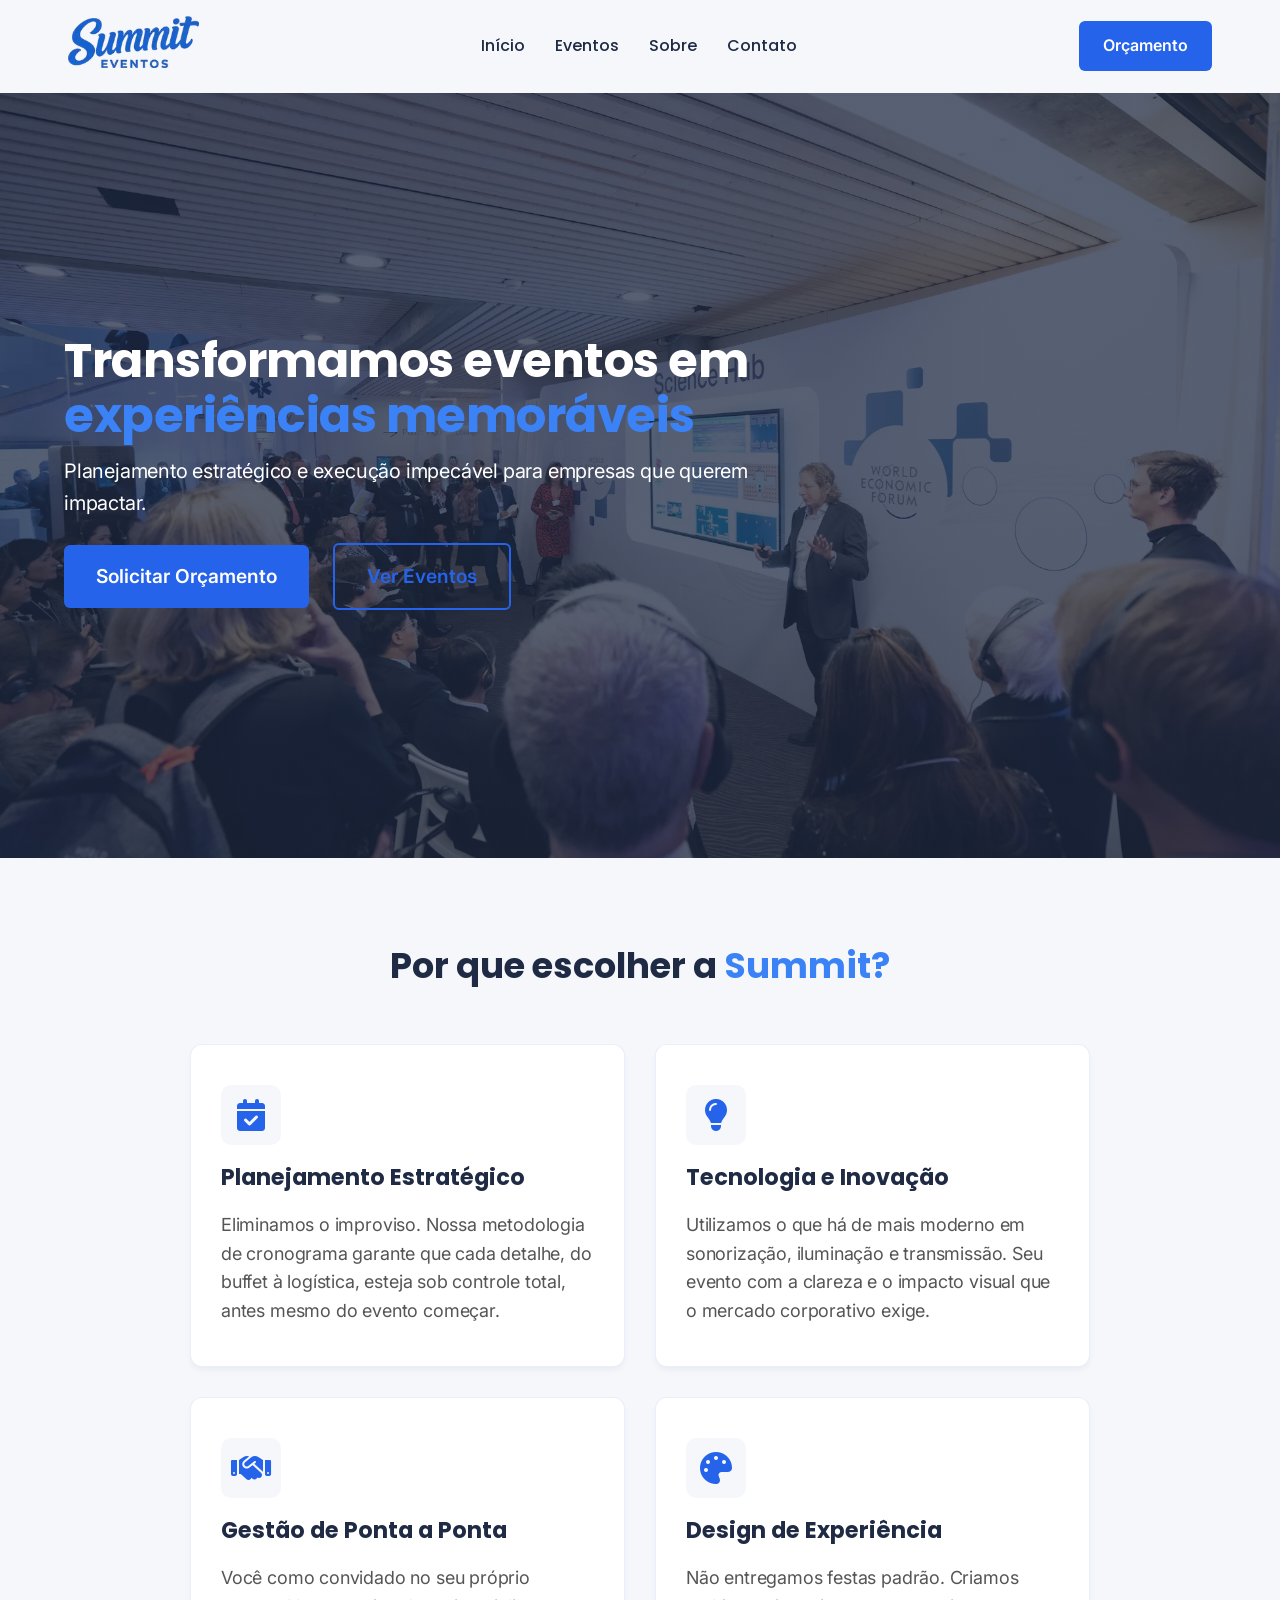
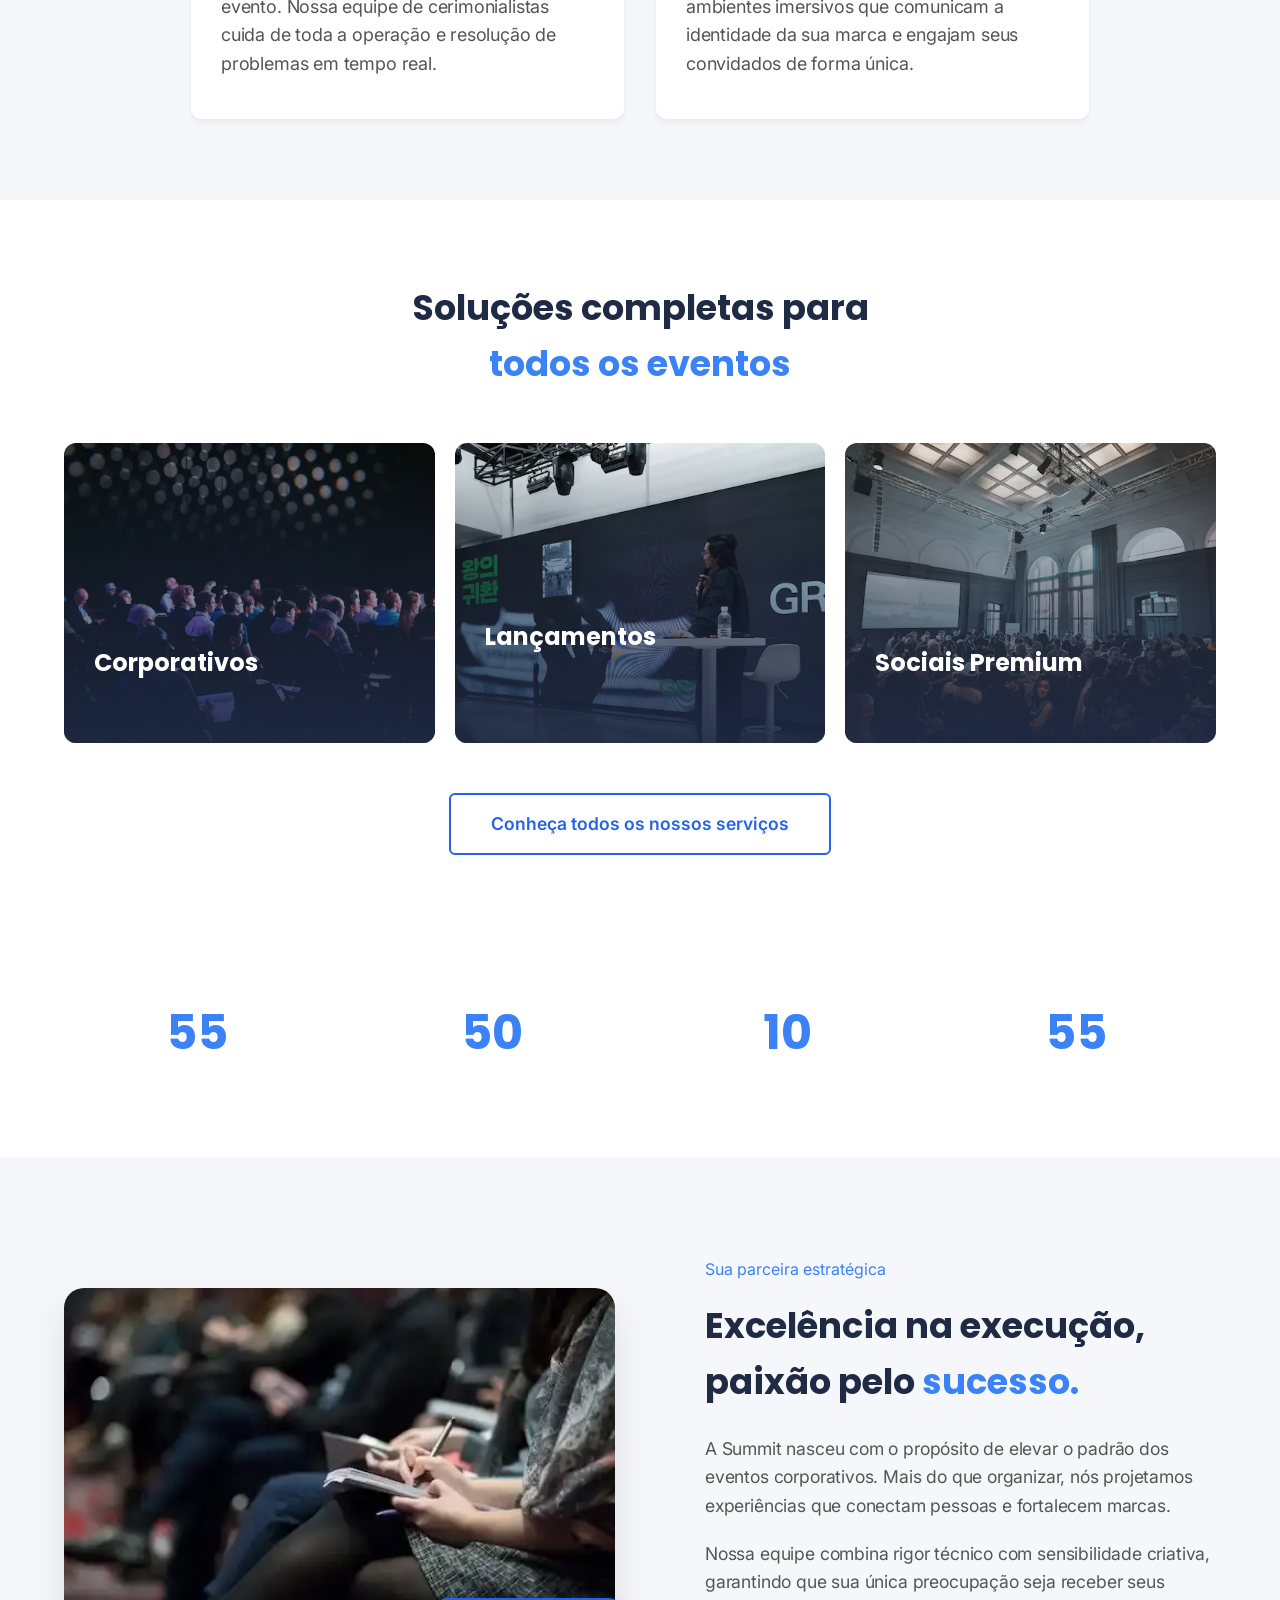
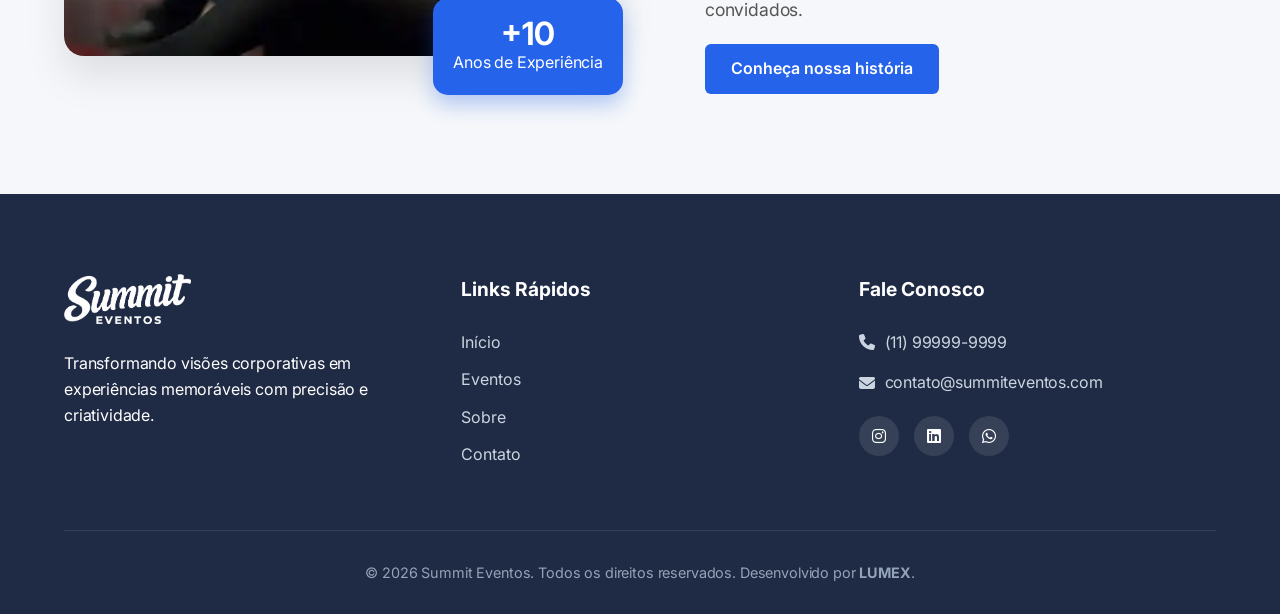
==== commit 460fff01: "remode mediaprint de link de css principais de cada pagina" ====
--- a/index.html
+++ b/index.html
@@ -52,7 +52,7 @@
   <link rel="stylesheet" href="css/global.css" />
   <link rel="stylesheet" href="css/header.css" />
 
-  <link rel="stylesheet" href="css/home.css" media="print" onload="this.media = 'all'" />
+  <link rel="stylesheet" href="css/home.css" />
   <link rel="stylesheet" href="css/footer.css" media="print" onload="this.media = 'all'" />
   <link rel="stylesheet" href="https://cdnjs.cloudflare.com/ajax/libs/font-awesome/6.5.2/css/all.min.css" media="print"
     onload="this.media = 'all'" />
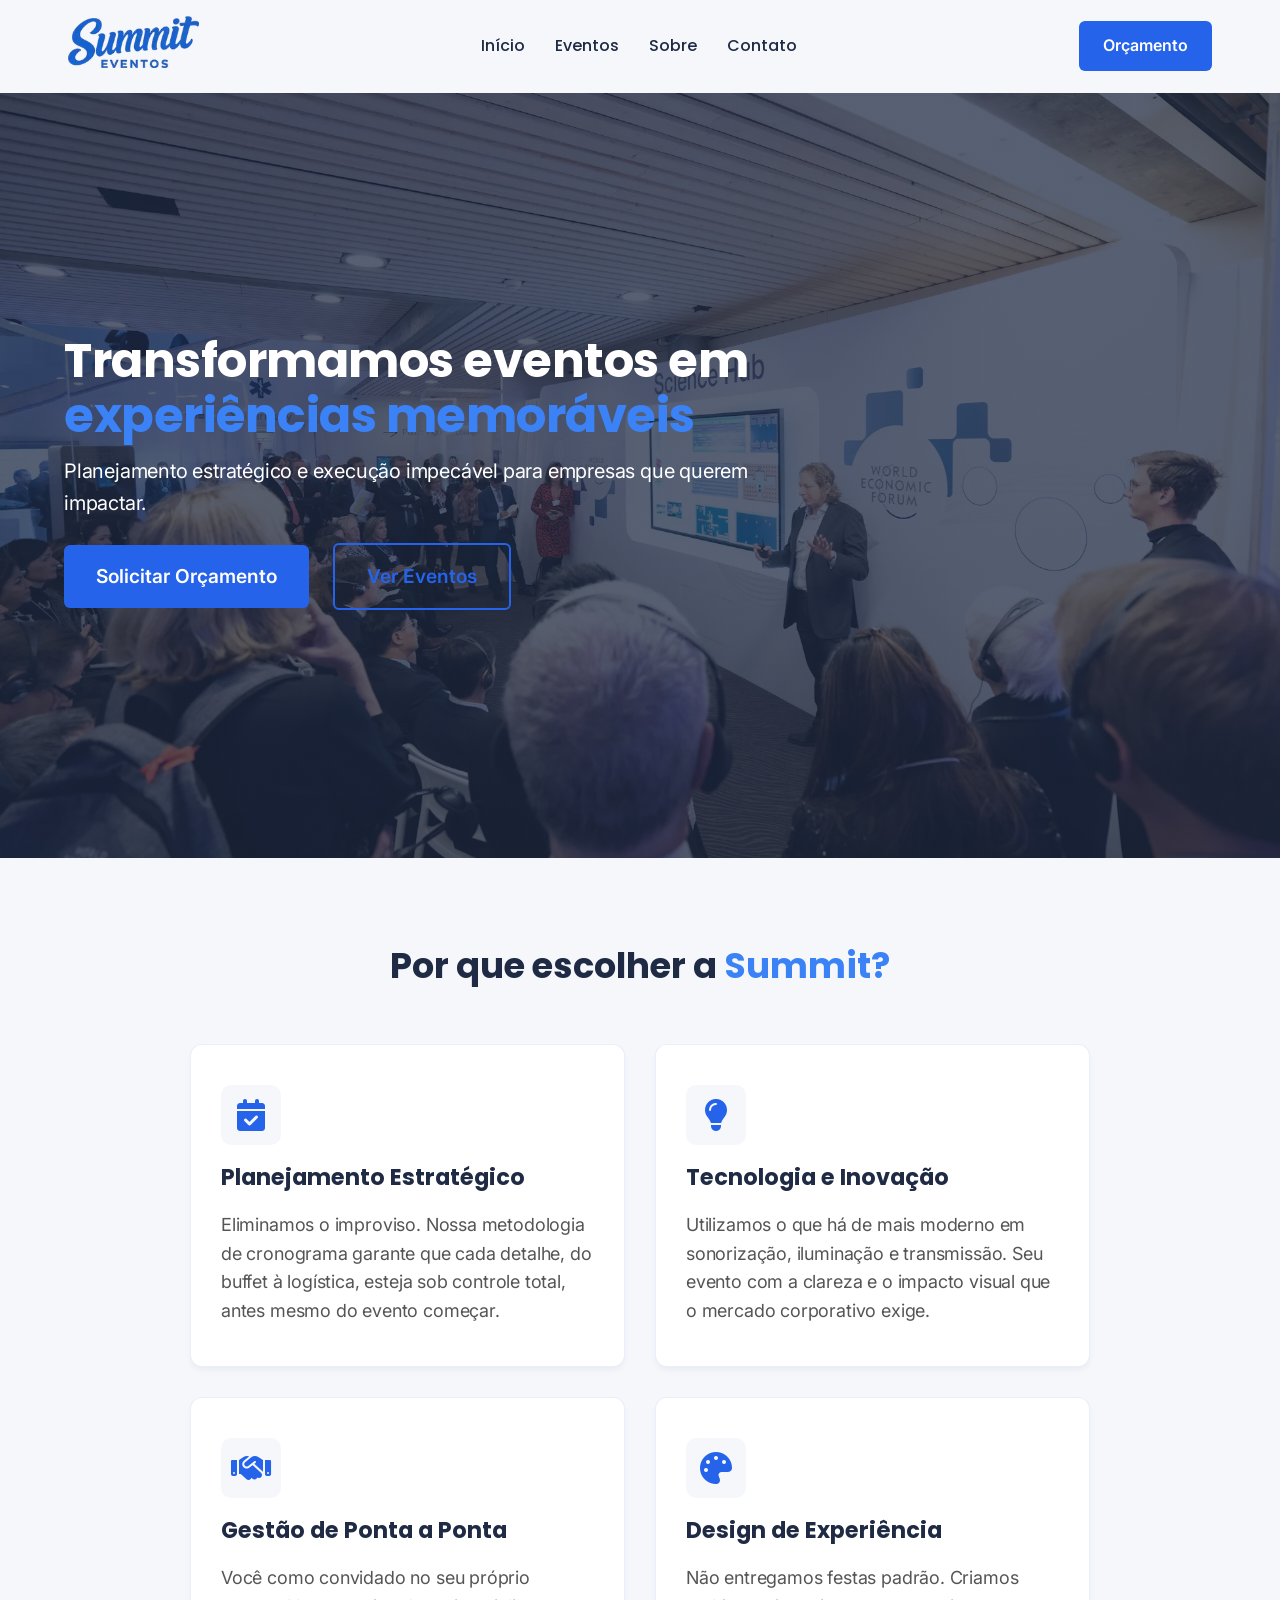
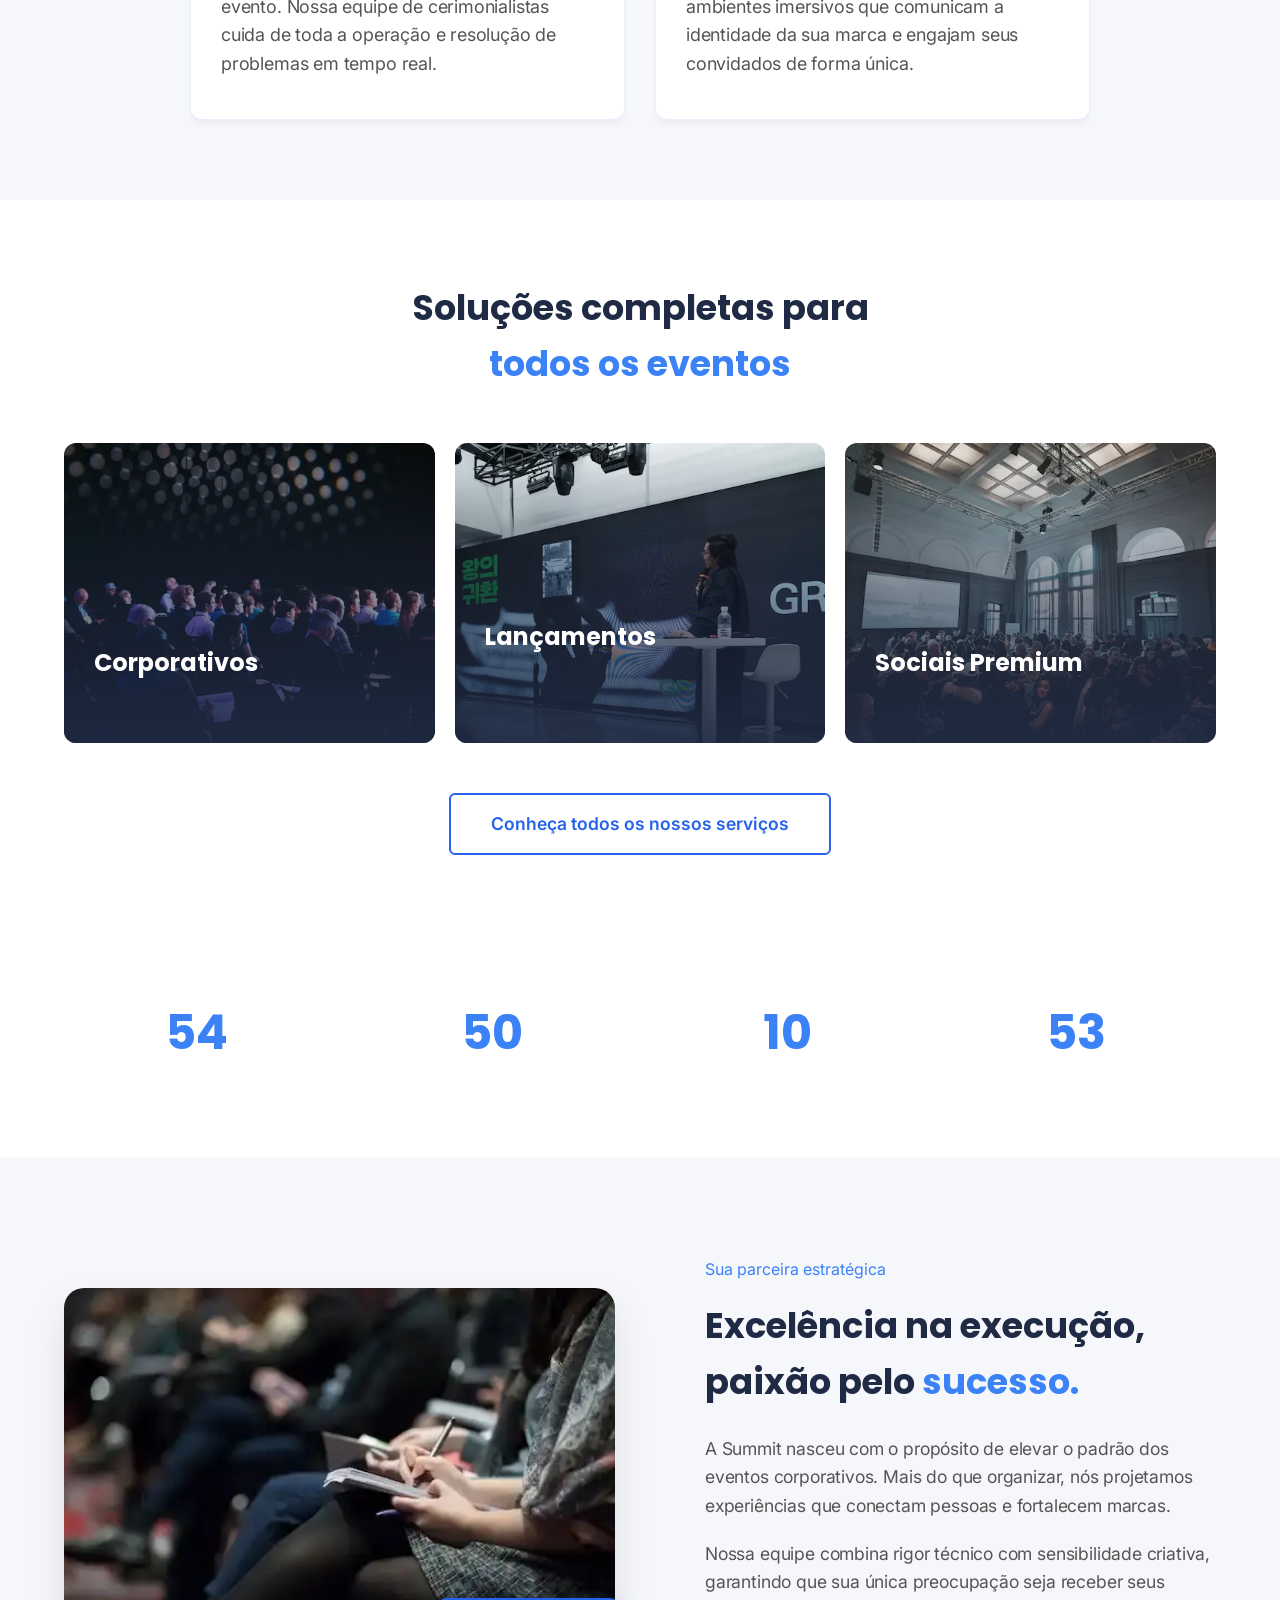
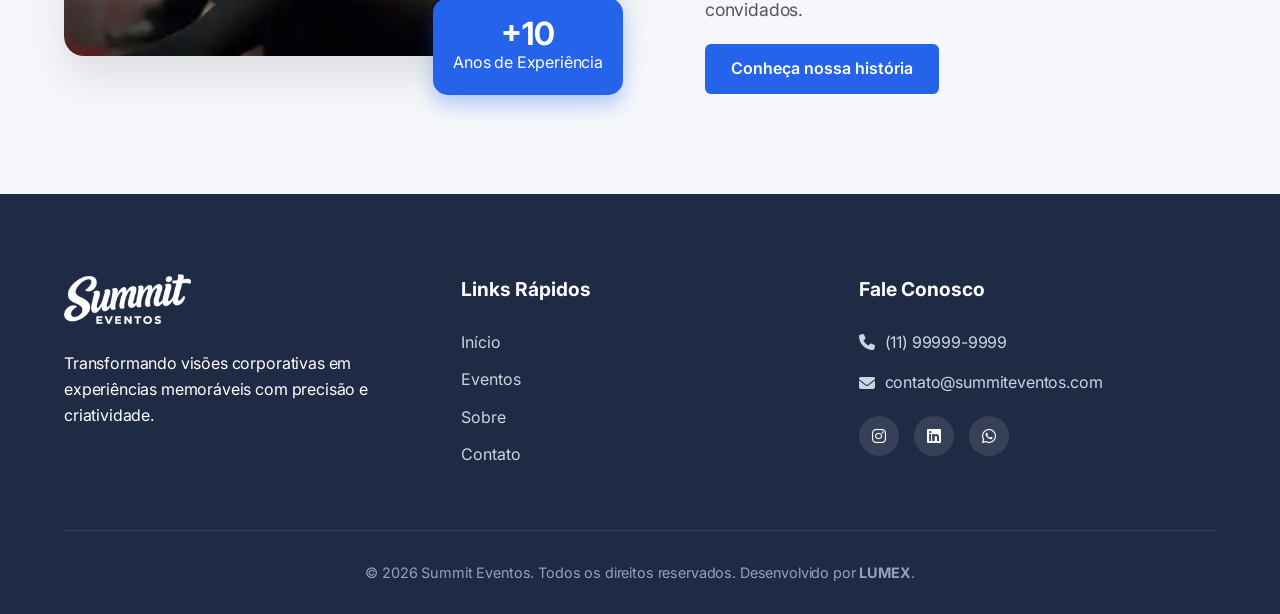
==== commit a0e09d11: "Relizadas alteracoes de redundancia, de codigo inutilizado ou bugs nos codigos" ====
--- a/index.html
+++ b/index.html
@@ -46,7 +46,7 @@
     </script>
 
   <link rel="icon" type="image/x-icon" href="favicon.ico" />
-  <link rel="apple-touch-icon" sizes="180x180" href="assets/images/apple-touch-icon.png" />
+  <link rel="apple-touch-icon" sizes="180x180" href="apple-touch-icon.png" />
   <link rel="manifest" href="/site.webmanifest" />
 
   <link rel="stylesheet" href="css/global.css" />
@@ -249,7 +249,7 @@
   <footer class="footer">
     <div class="container grid-footer">
       <div class="footer-about">
-        <img src="assets/images/logo.webp" alt="Summit Eventos" class="footer-logo" />
+        <img src="assets/images/logo-mobile.webp" alt="Summit Eventos" class="footer-logo" />
         <p>
           Transformando visões corporativas em experiências memoráveis com
           precisão e criatividade.
--- a/css/global.css
+++ b/css/global.css
@@ -51,10 +51,6 @@
   width: 90%;
   max-width: 1280px;
   margin: 0 auto;
-}
-
-.text-limit {
-  max-width: 700px;
 }
 
 .btn {
--- a/css/header.css
+++ b/css/header.css
@@ -127,17 +127,17 @@
   }
 
   header .container .nav .nav-list {
-    display: flex !important; /* Força a exibição */
-    position: static !important; /* Remove o 'fixed' que cobria a tela */
+    display: flex !important;
+    position: static !important;
     width: auto !important;
     height: auto !important;
-    background-color: transparent !important; /* Tira o fundo escuro do mobile */
-    backdrop-filter: none !important; /* Tira o desfoque */
-    flex-direction: row !important; /* Itens um ao lado do outro */
+    background-color: transparent !important;
+    backdrop-filter: none !important;
+    flex-direction: row !important;
     justify-content: flex-end;
     gap: 30px;
-    right: 0 !important; /* Garante que está na posição correta */
-    transition: none !important; /* Remove a animação de deslizar */
+    right: 0 !important;
+    transition: none !important;
     padding: 0;
   }
 
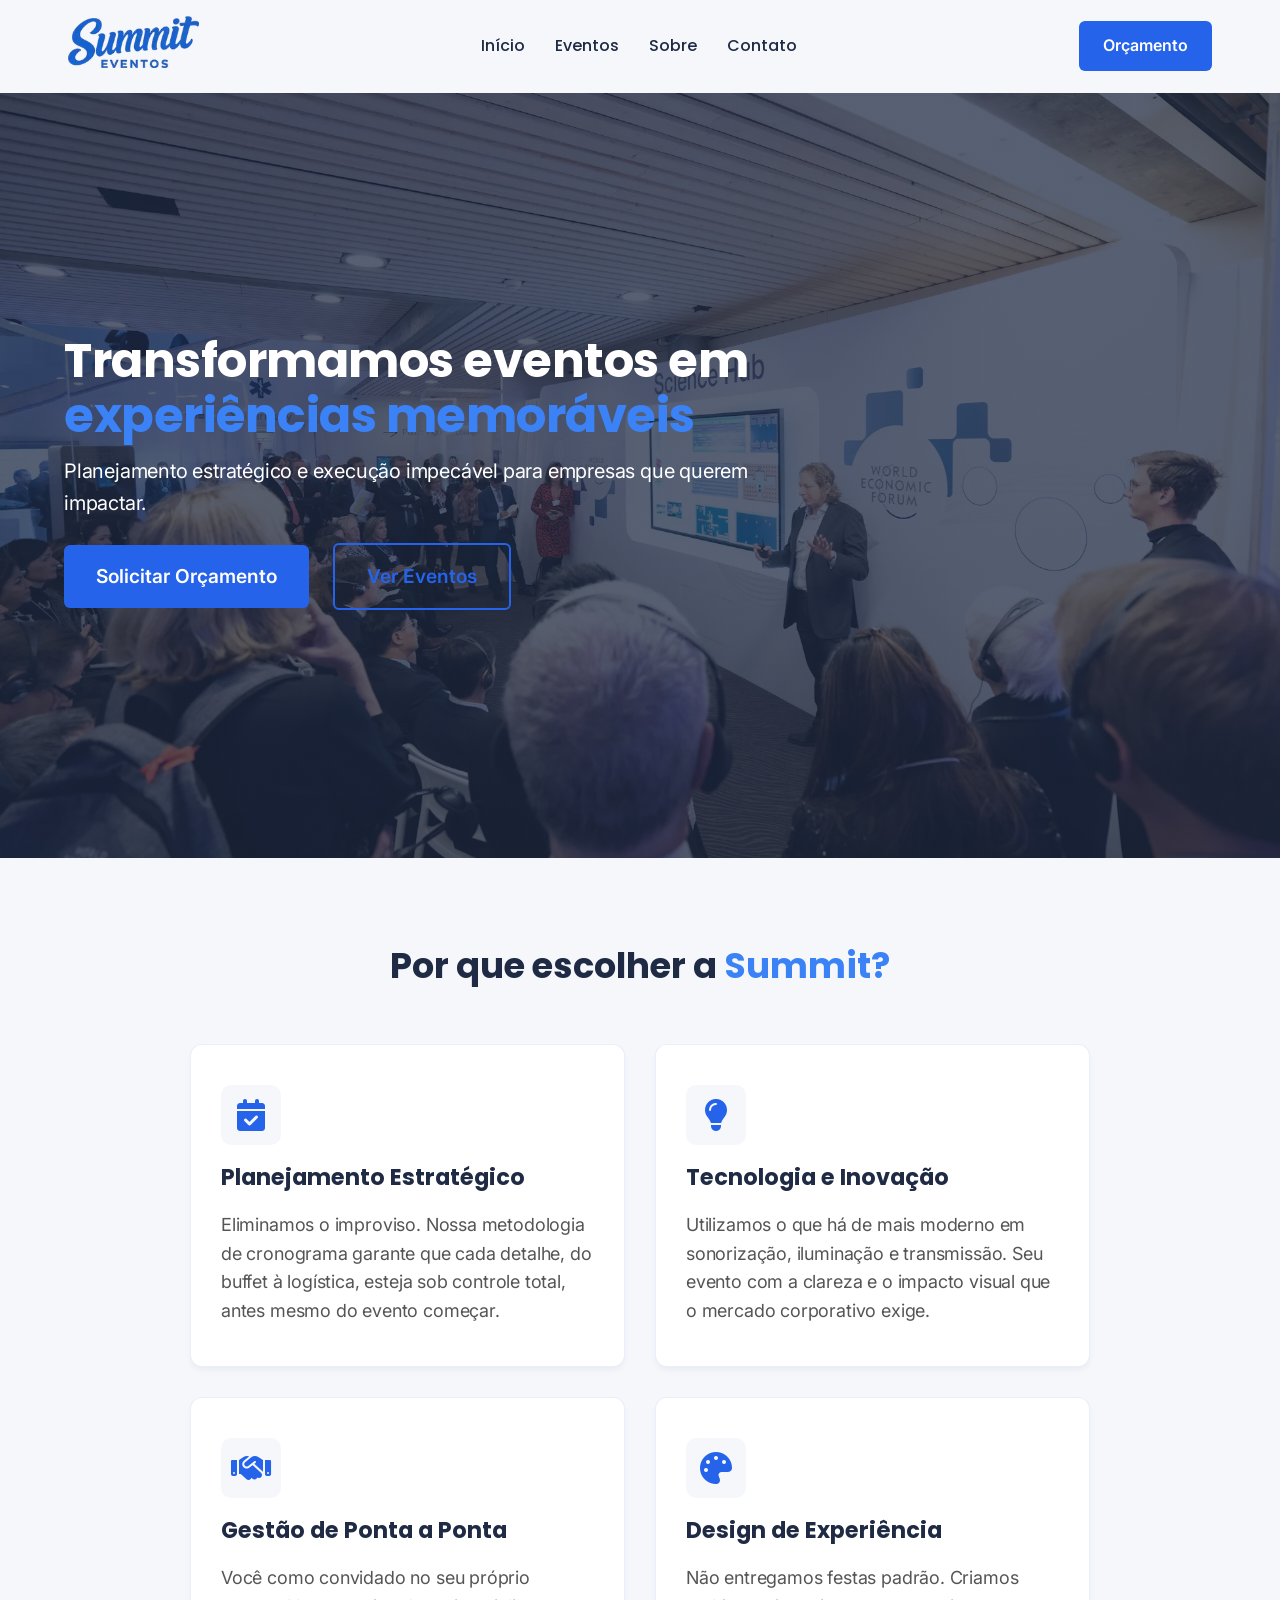
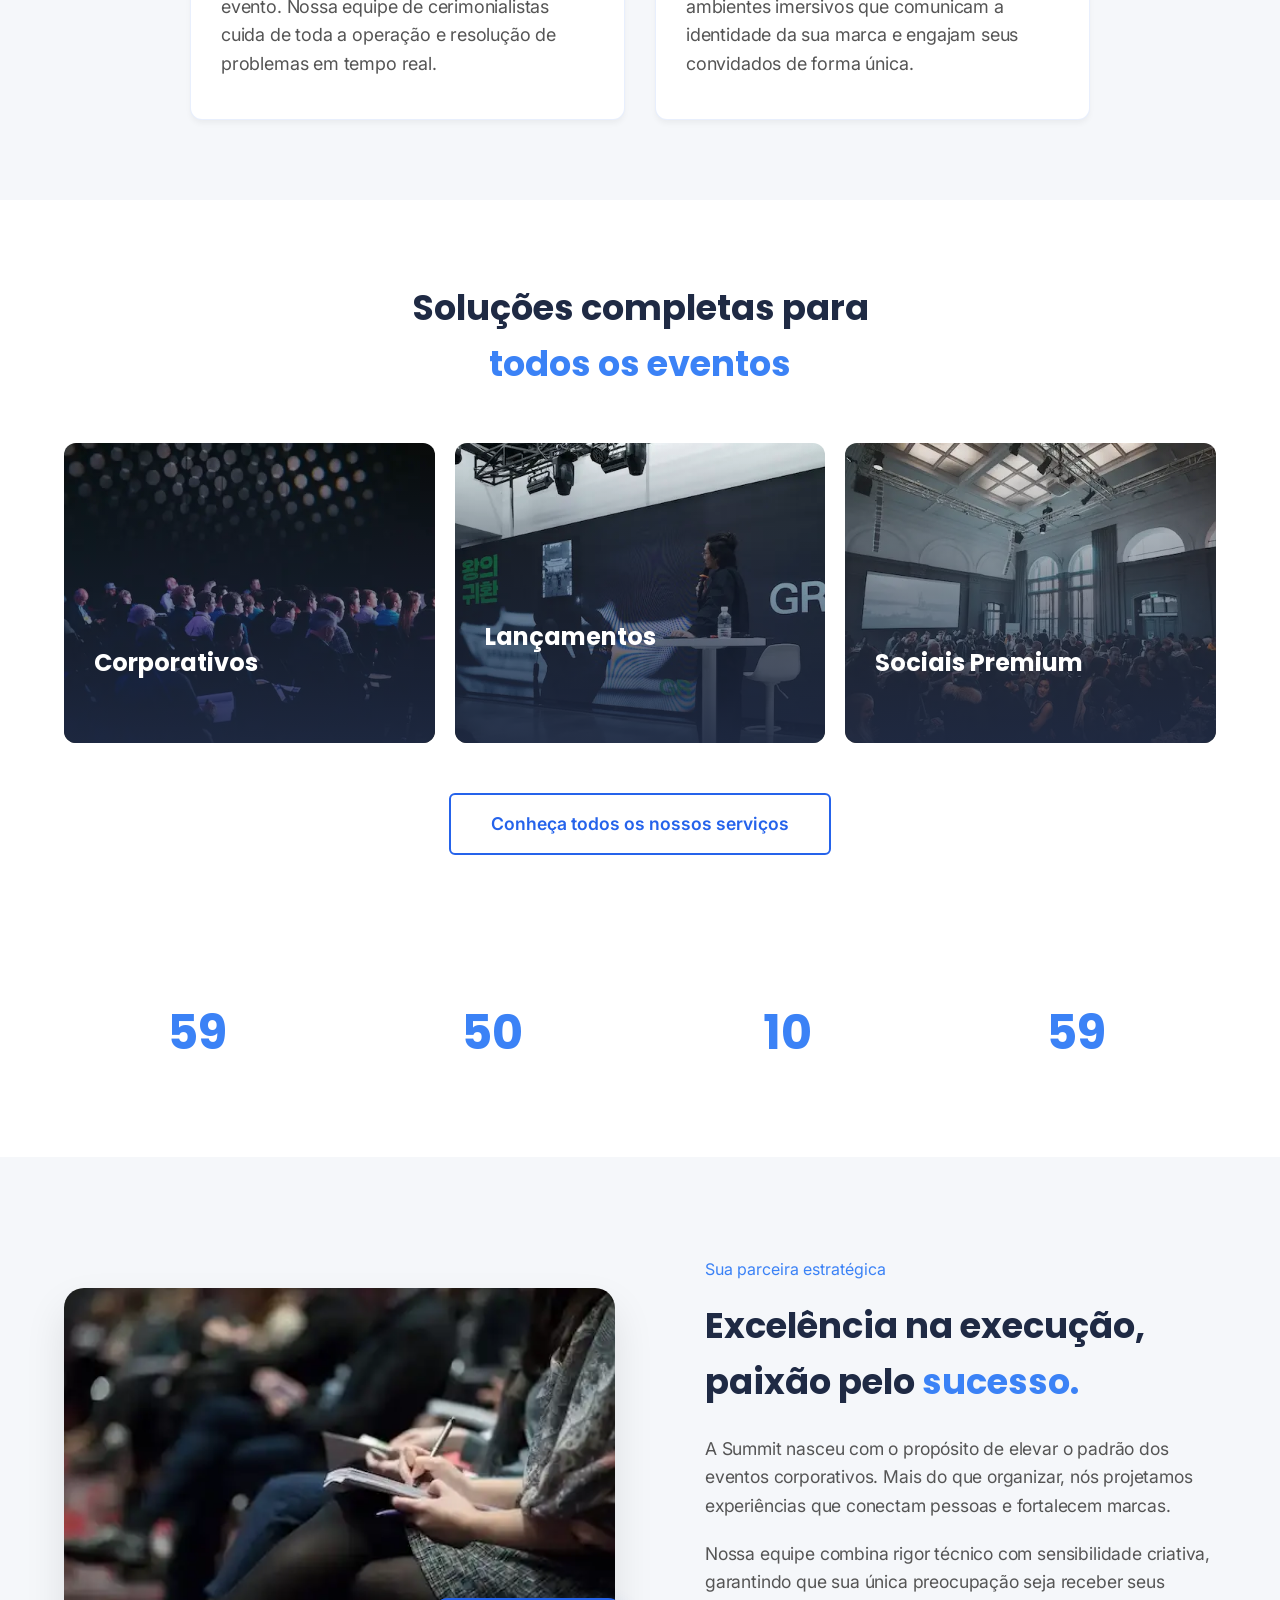
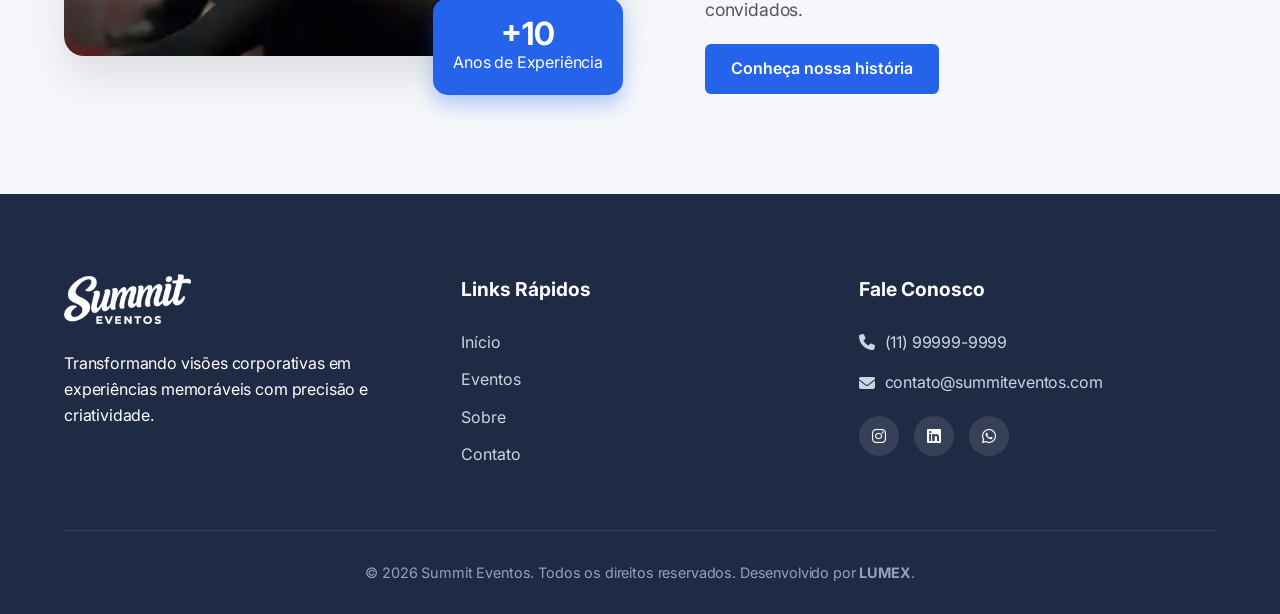
==== commit 97ab3878: "corrige erros deo html validator" ====
--- a/index.html
+++ b/index.html
@@ -13,7 +13,7 @@
     as="font" type="font/woff2" crossorigin="anonymous" />
   <link rel="preload" href="https://cdnjs.cloudflare.com/ajax/libs/font-awesome/6.5.2/webfonts/fa-brands-400.woff2"
     as="font" type="font/woff2" crossorigin="anonymous" />
-  <link rel="preload" fetchpriority="high" as="image" href="assets/images/hero-img.webp" type="image/webp" />
+  <link rel="preload" as="image" href="assets/images/hero-img.webp" type="image/webp" />
 
   <title>Summit Eventos | Experiências Corporativas de Alto Impacto</title>
   <meta name="description"
@@ -57,9 +57,10 @@
   <link rel="stylesheet" href="https://cdnjs.cloudflare.com/ajax/libs/font-awesome/6.5.2/css/all.min.css" media="print"
     onload="this.media = 'all'" />
 
-  <link rel="stylesheet"
+  <link 
     href="https://fonts.googleapis.com/css2?family=Inter:wght@400;500&family=Poppins:wght@500;600;700&display=swap"
-    rel="stylesheet" media="print" onload="this.media = 'all'" />
+    rel="stylesheet"
+    media="print" onload="this.media = 'all'" />
 </head>
 
 <body>
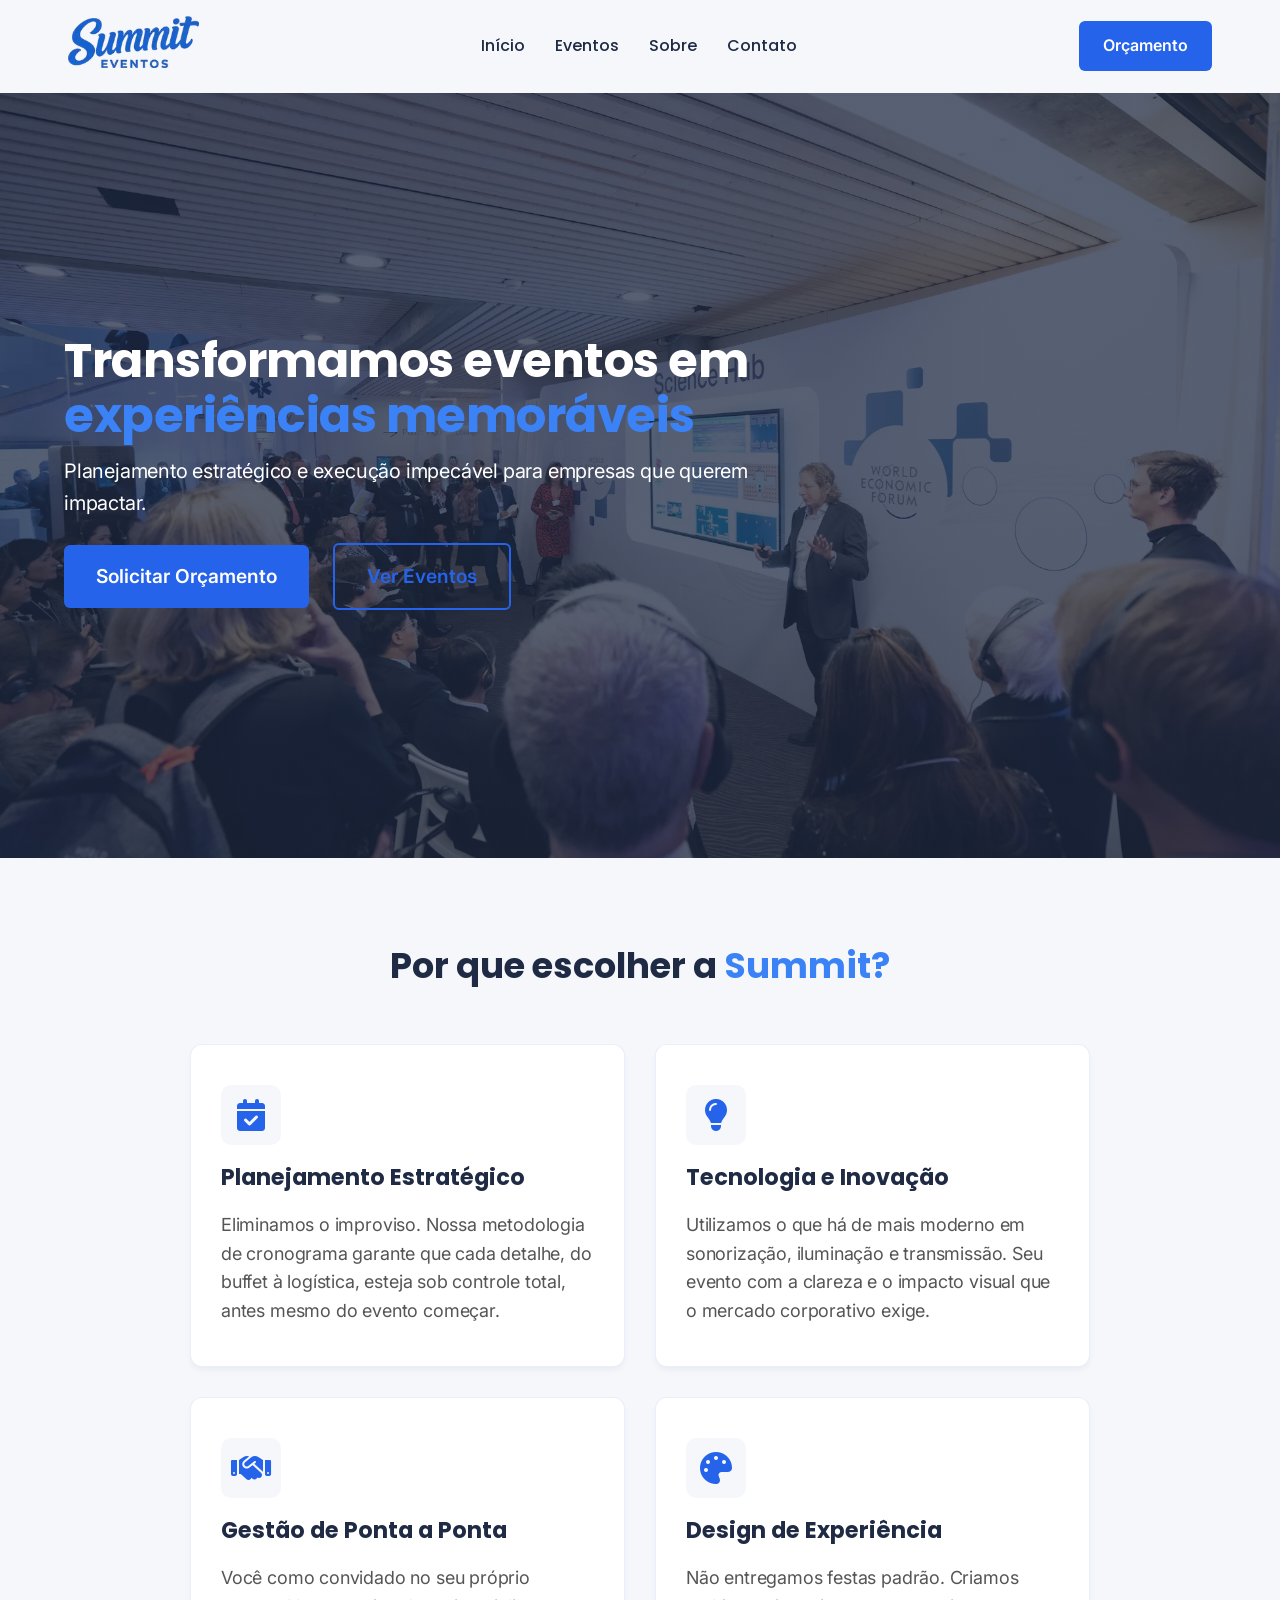
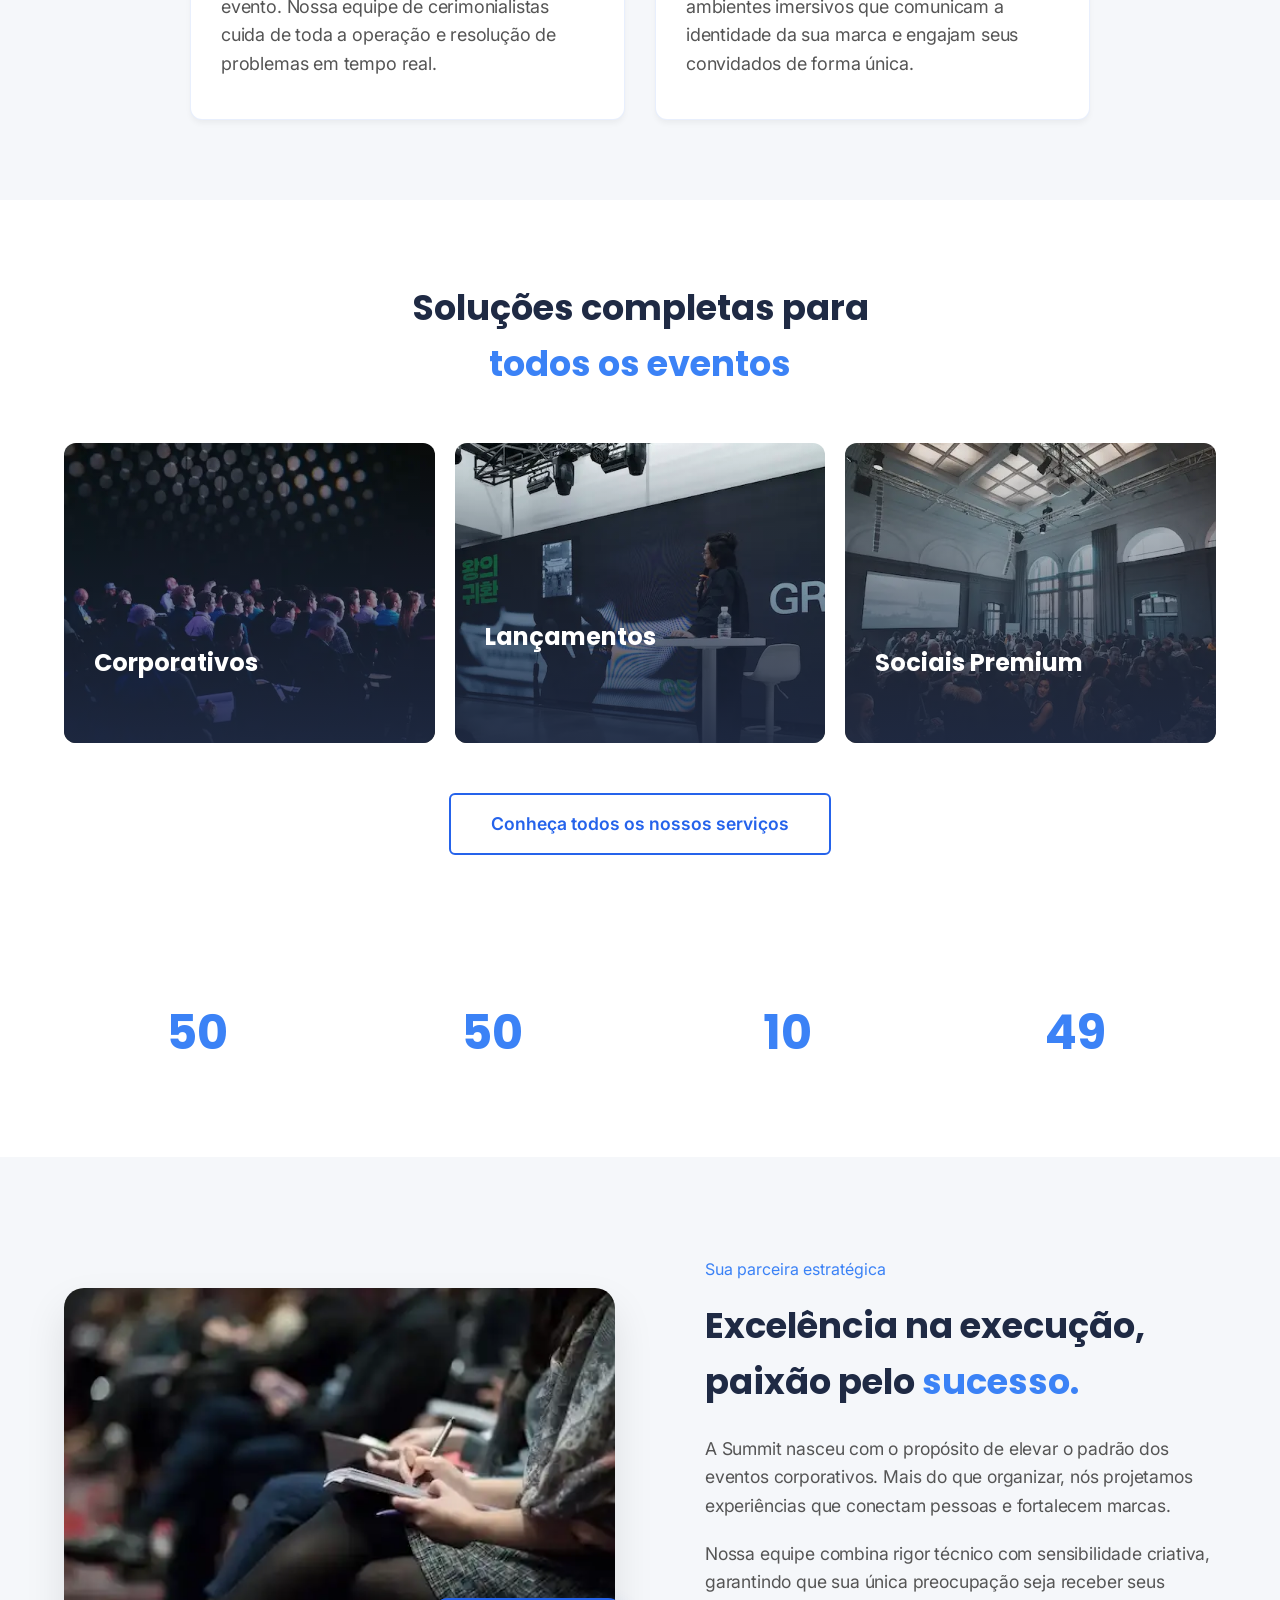
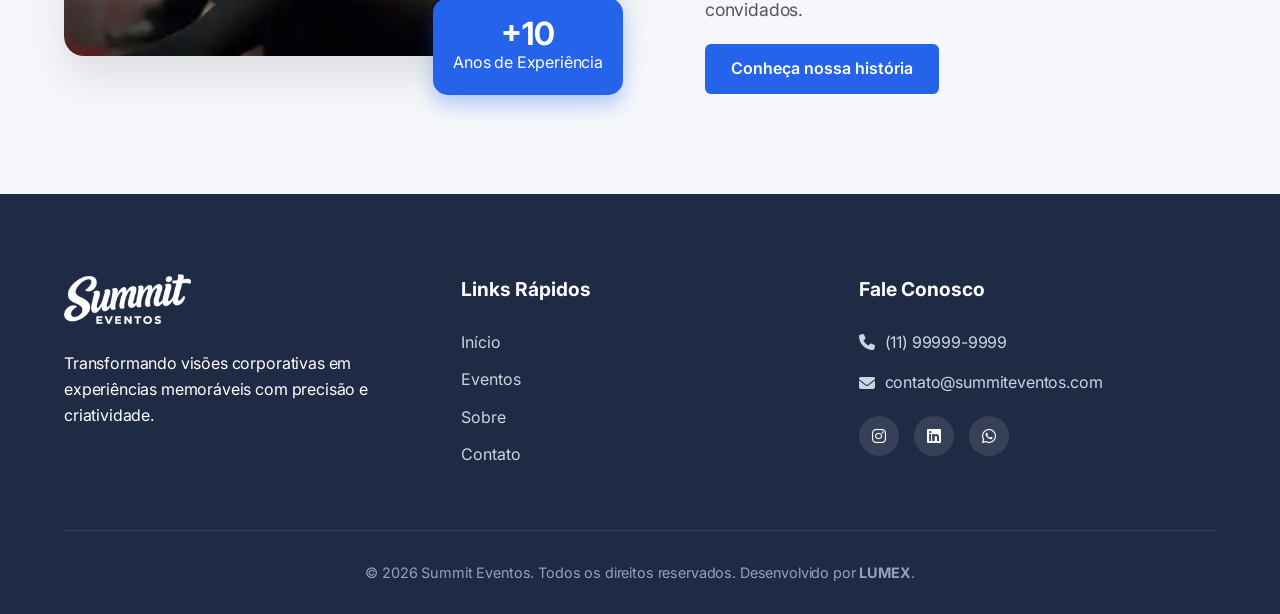
==== commit 4990c739: "mantem fetchpriority" ====
--- a/index.html
+++ b/index.html
@@ -13,7 +13,7 @@
     as="font" type="font/woff2" crossorigin="anonymous" />
   <link rel="preload" href="https://cdnjs.cloudflare.com/ajax/libs/font-awesome/6.5.2/webfonts/fa-brands-400.woff2"
     as="font" type="font/woff2" crossorigin="anonymous" />
-  <link rel="preload" as="image" href="assets/images/hero-img.webp" type="image/webp" />
+  <link rel="preload" fetchpriority="high" as="image" href="assets/images/hero-img.webp" type="image/webp" />
 
   <title>Summit Eventos | Experiências Corporativas de Alto Impacto</title>
   <meta name="description"
